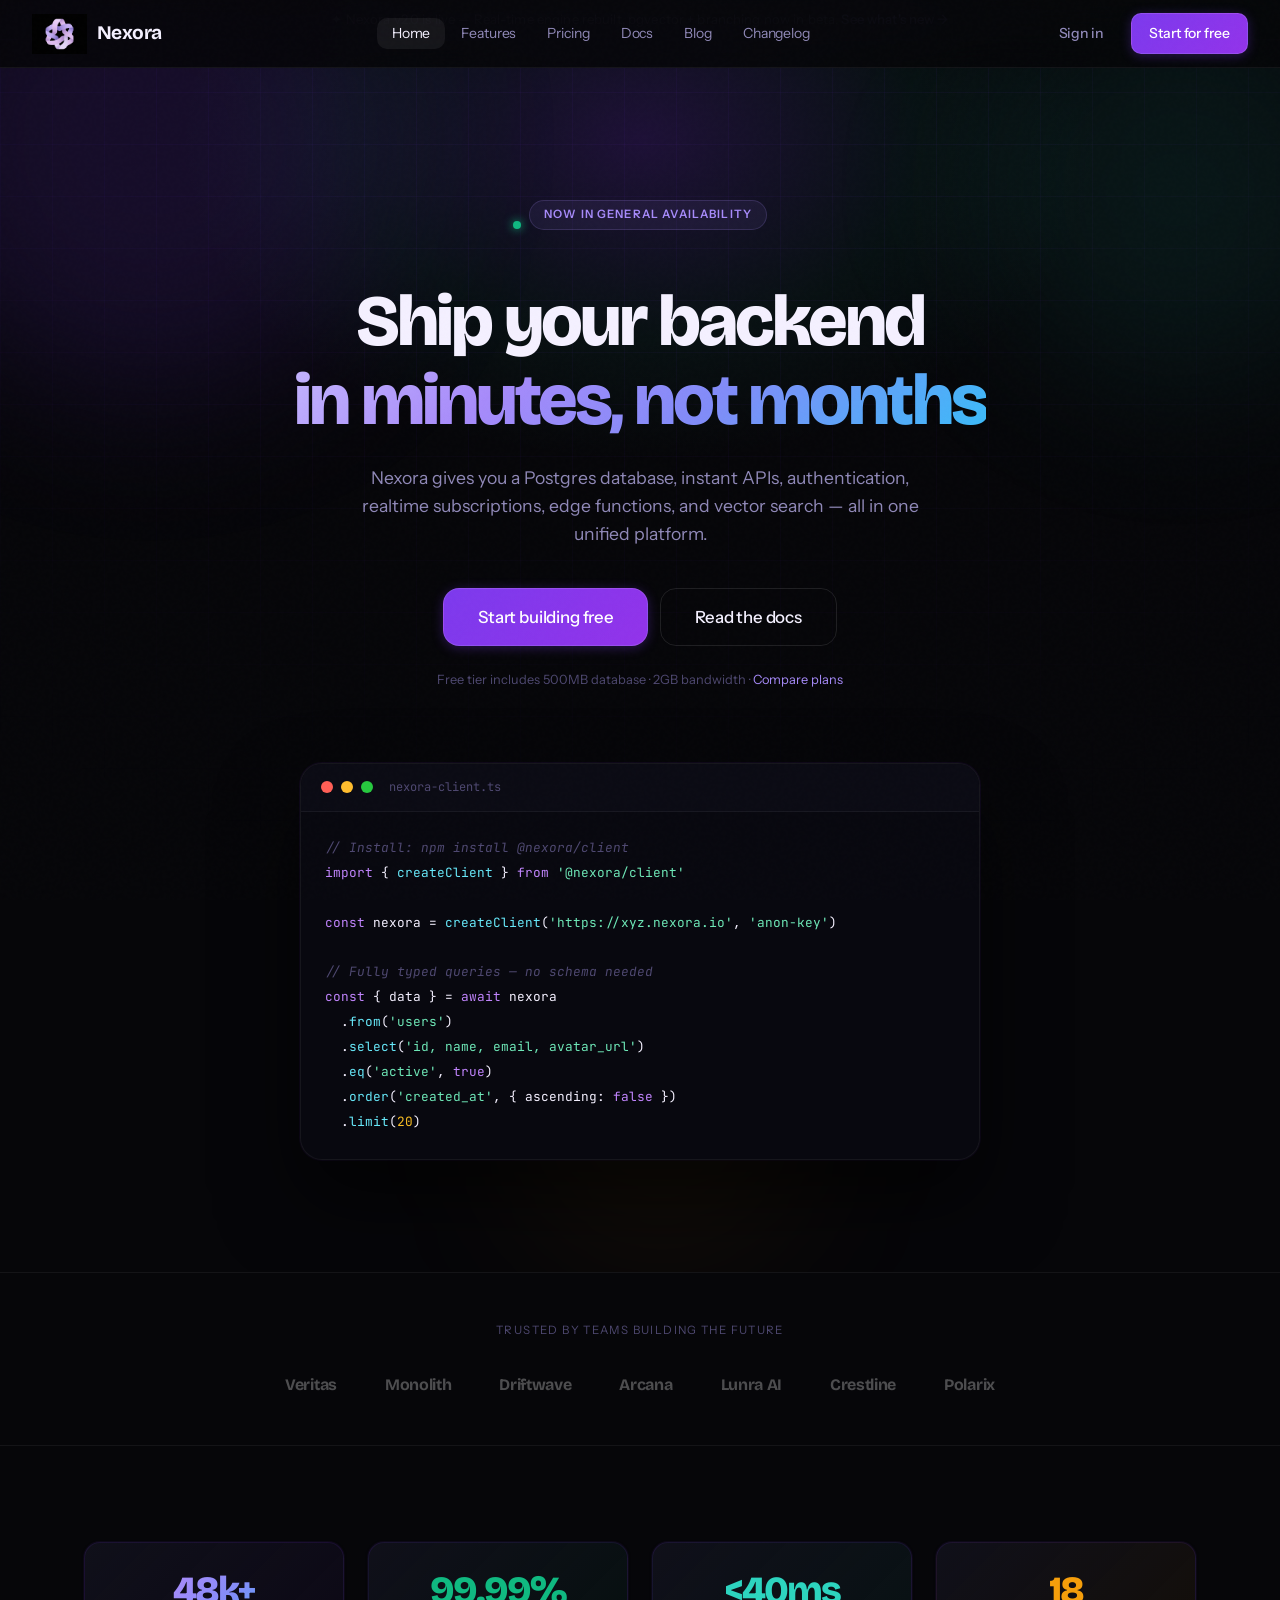
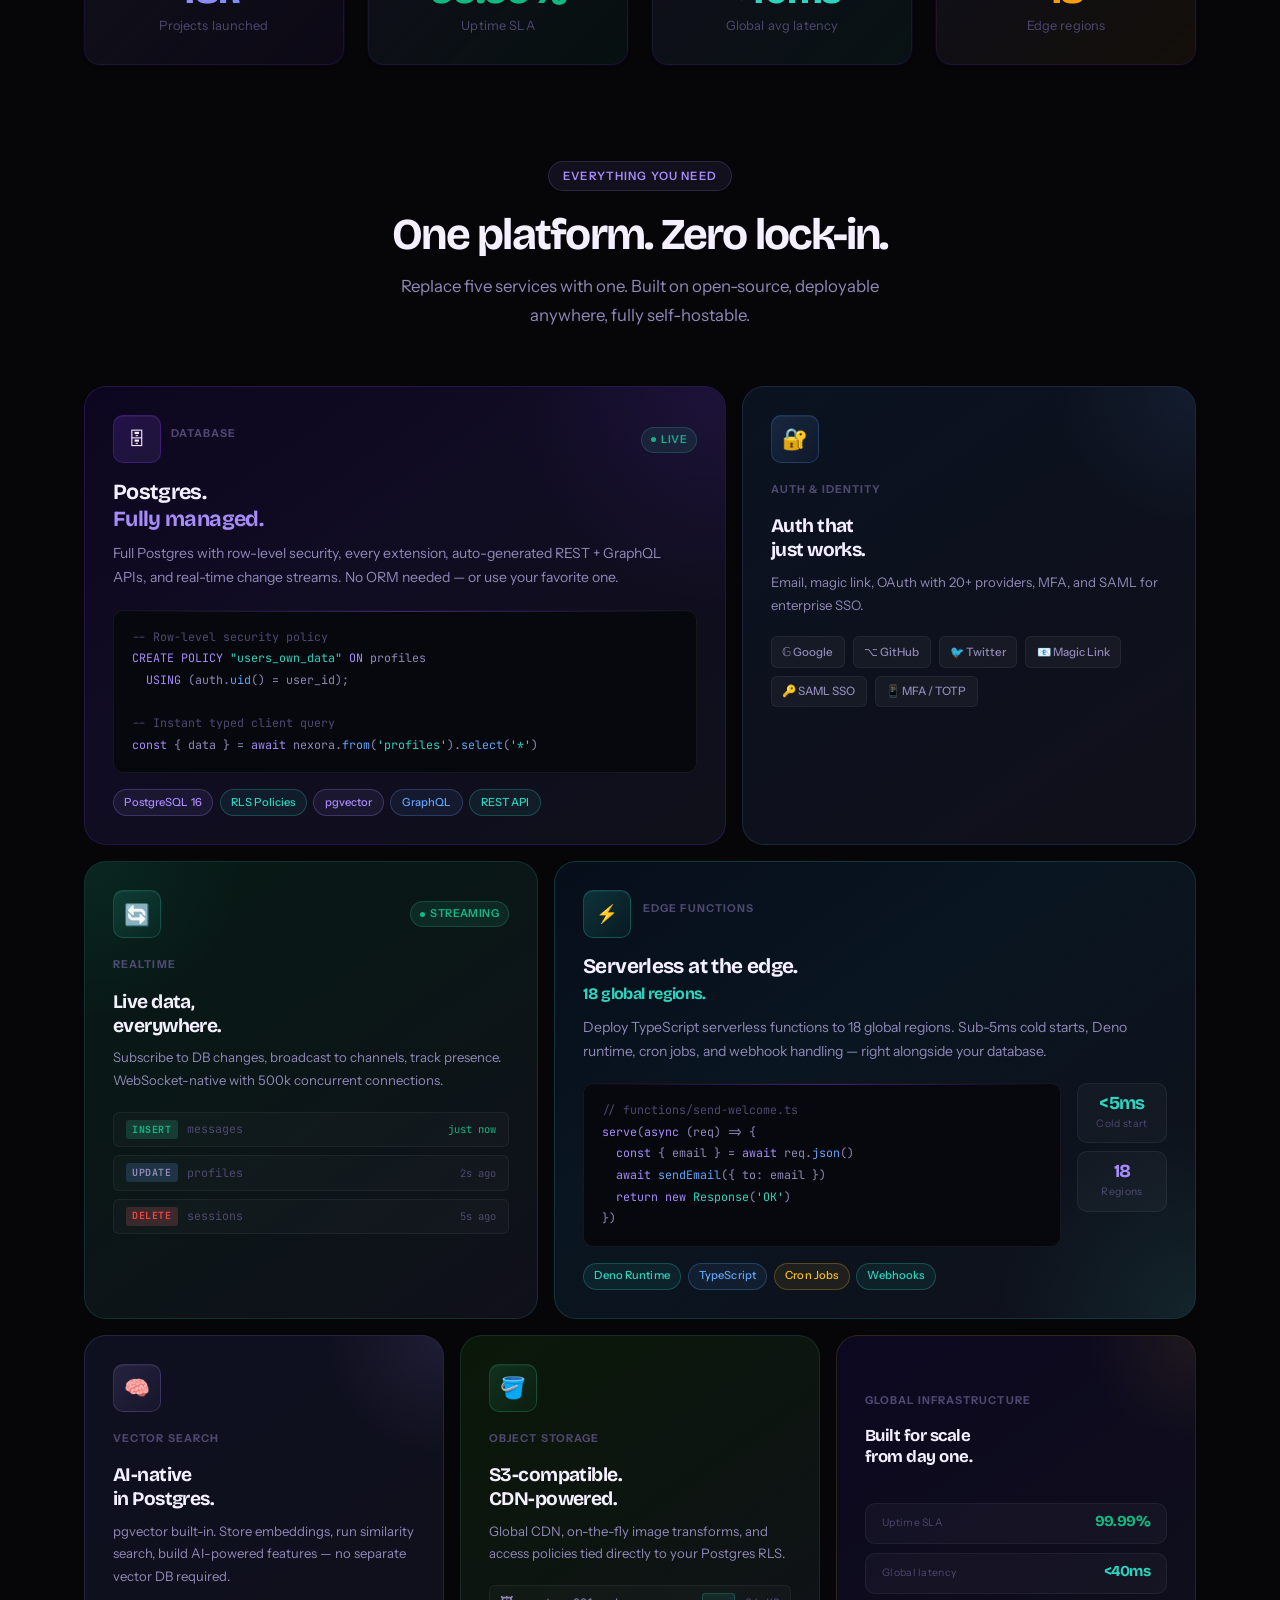
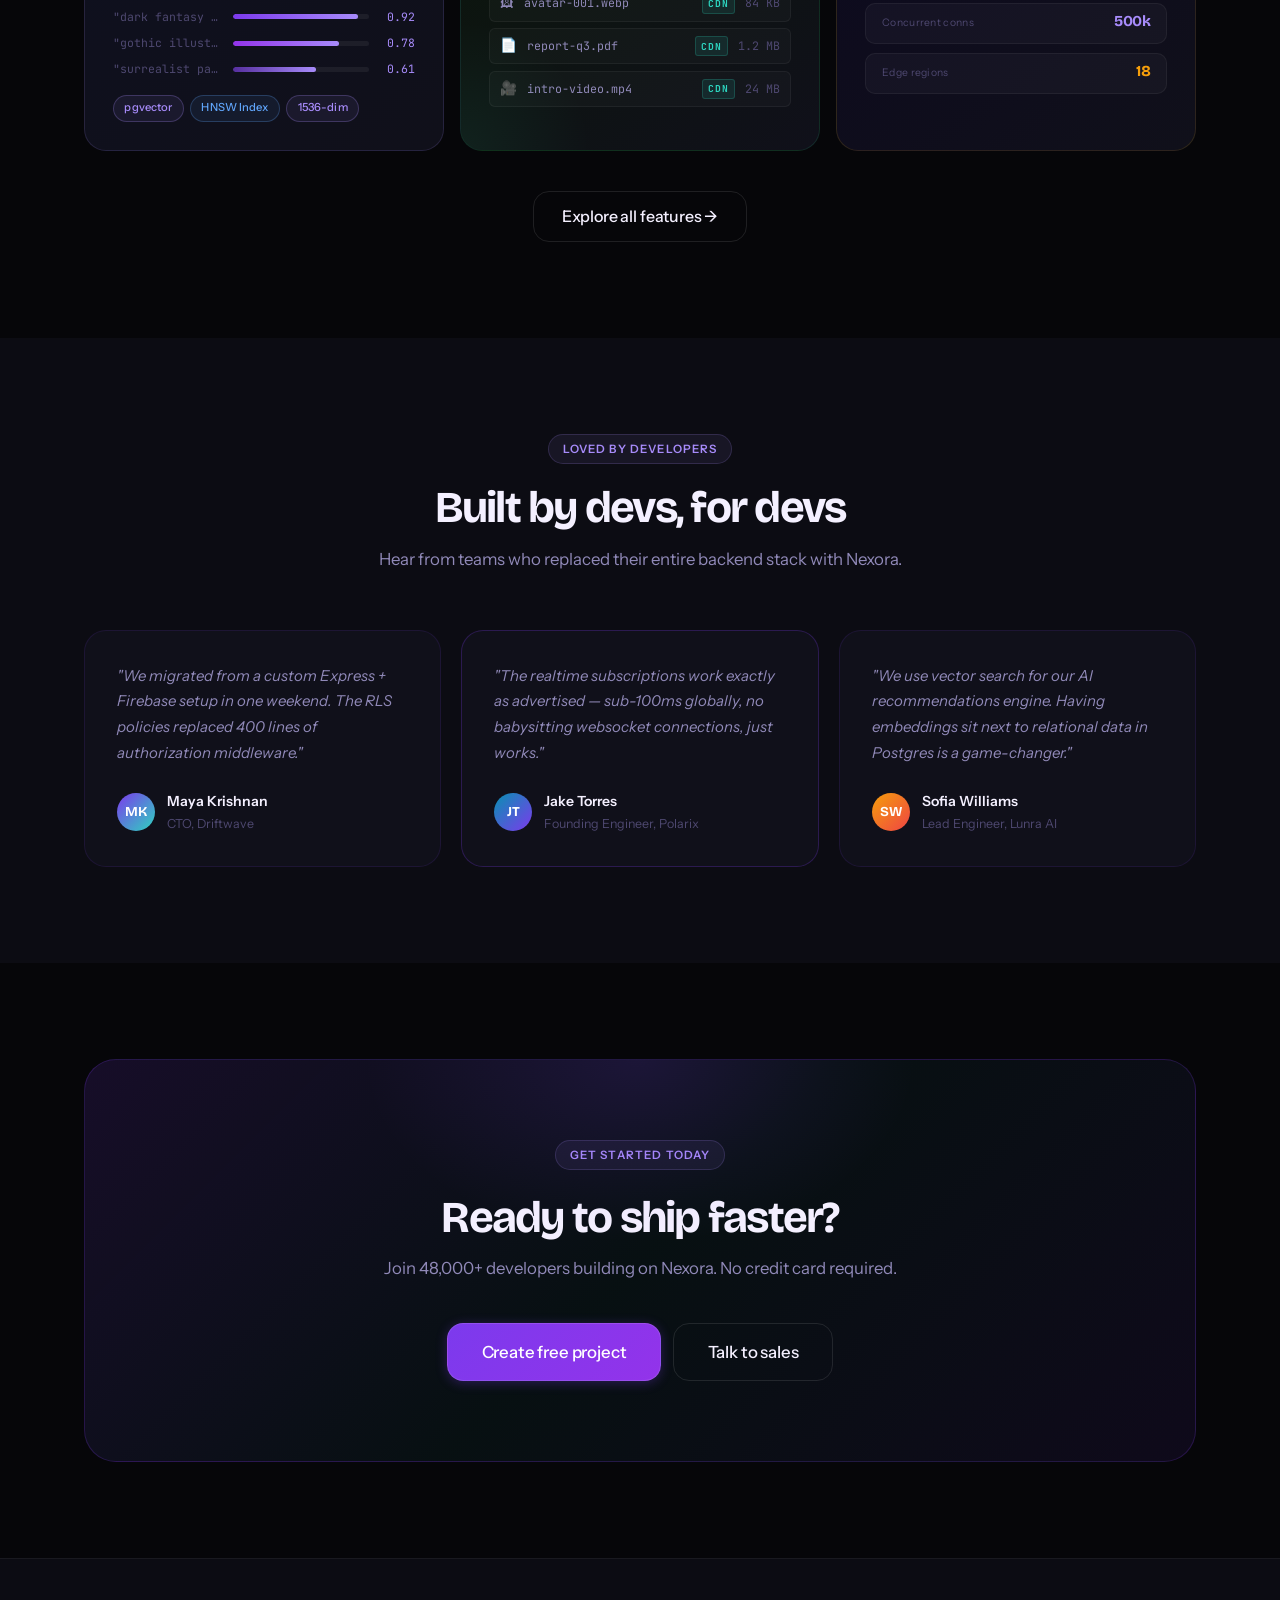
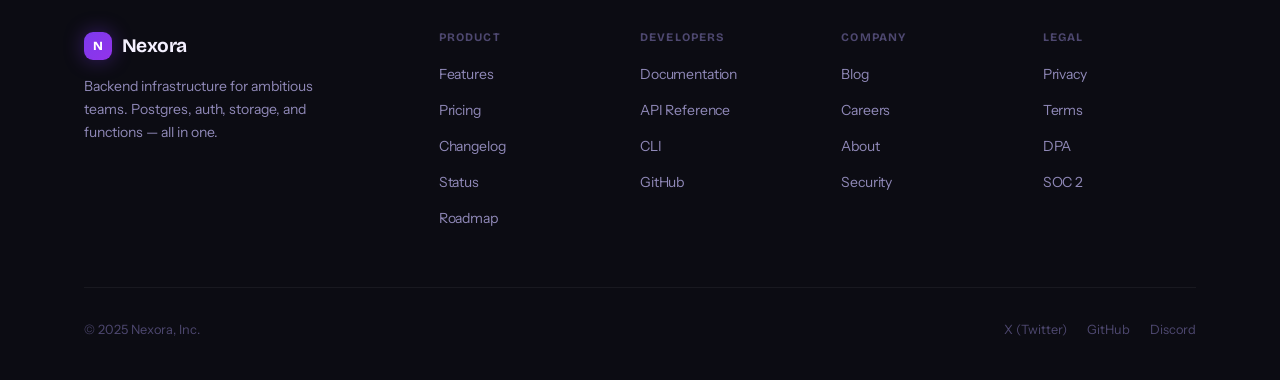
==== index.html @ fec5a95b "Initial commit" ====
<!doctype html>
<html lang="en">
  <head>
    <meta charset="UTF-8" />
    <meta name="viewport" content="width=device-width, initial-scale=1.0" />
    <title>Nexora — Backend as a Service</title>
    <link rel="stylesheet" href="style.css" />
    <style>
      .hero {
        position: relative;
        padding: 10rem 0 7rem;
        text-align: center;
        overflow: hidden;
      }
      .hero-headline {
        max-width: 900px;
        margin: 0 auto 1.5rem;
      }
      .hero-desc {
        max-width: 560px;
        margin: 0 auto 2.5rem;
        color: var(--text-secondary);
        font-size: 1.1rem;
      }
      .hero-ctas {
        display: flex;
        align-items: center;
        justify-content: center;
        gap: 0.75rem;
        flex-wrap: wrap;
        margin-bottom: 1.5rem;
      }
      .hero-note {
        font-size: 0.8rem;
        color: var(--text-muted);
      }
      .hero-note a {
        color: var(--accent-light);
        text-decoration: none;
      }

      .hero-eyebrow {
        display: flex;
        align-items: center;
        justify-content: center;
        gap: 0.5rem;
        margin-bottom: 2rem;
      }

      .terminal-preview {
        max-width: 680px;
        margin: 4.5rem auto 0;
        background: #08080f;
        border: 1px solid var(--border-subtle);
        border-radius: var(--radius-xl);
        overflow: hidden;
        text-align: left;
        box-shadow:
          0 40px 80px rgba(0, 0, 0, 0.6),
          0 0 0 1px rgba(124, 58, 237, 0.08);
      }
      .terminal-header {
        display: flex;
        align-items: center;
        gap: 0.5rem;
        padding: 0.875rem 1.25rem;
        background: #0b0b14;
        border-bottom: 1px solid var(--border-subtle);
      }
      .terminal-dot {
        width: 12px;
        height: 12px;
        border-radius: 50%;
      }
      .terminal-title {
        font-size: 0.75rem;
        color: var(--text-muted);
        margin-left: 0.5rem;
        font-family: var(--font-mono);
      }
      .terminal-body {
        padding: 1.5rem;
        font-family: var(--font-mono);
        font-size: 0.8rem;
        line-height: 1.95;
      }

      .logos-row {
        display: flex;
        align-items: center;
        justify-content: center;
        gap: 3rem;
        flex-wrap: wrap;
        opacity: 0.3;
        filter: grayscale(1);
      }
      .logo-pill {
        font-family: var(--font-display);
        font-weight: 700;
        font-size: 1rem;
        color: var(--text-primary);
        letter-spacing: -0.02em;
      }

      .features-grid {
        display: grid;
        grid-template-columns: repeat(3, 1fr);
        gap: 1.25rem;
      }
      .features-grid-2col {
        display: grid;
        grid-template-columns: 1fr 1fr;
        gap: 1.25rem;
        margin-top: 1.25rem;
      }
      @media (max-width: 860px) {
        .features-grid {
          grid-template-columns: 1fr 1fr;
        }
        .features-grid-2col {
          grid-template-columns: 1fr;
        }
      }
      @media (max-width: 560px) {
        .features-grid {
          grid-template-columns: 1fr;
        }
      }

      .stats-grid {
        display: grid;
        grid-template-columns: repeat(4, 1fr);
        gap: 1.5rem;
      }
      @media (max-width: 700px) {
        .stats-grid {
          grid-template-columns: 1fr 1fr;
        }
      }

      /* Testimonials */
      .testimonials-grid {
        display: grid;
        grid-template-columns: repeat(3, 1fr);
        gap: 1.25rem;
      }
      @media (max-width: 860px) {
        .testimonials-grid {
          grid-template-columns: 1fr;
        }
      }
      .testimonial-card {
        background: var(--bg-card);
        border: 1px solid var(--border);
        border-radius: var(--radius-xl);
        padding: 2rem;
        transition:
          border-color 0.25s,
          transform 0.2s;
      }
      .testimonial-card:hover {
        border-color: var(--border-hover);
        transform: translateY(-2px);
      }
      .testimonial-quote {
        font-size: 0.9375rem;
        color: var(--text-secondary);
        line-height: 1.72;
        margin-bottom: 1.5rem;
        font-style: italic;
      }
      .testimonial-author {
        display: flex;
        align-items: center;
        gap: 0.75rem;
      }
      .testimonial-avatar {
        width: 38px;
        height: 38px;
        border-radius: 50%;
        background: linear-gradient(135deg, var(--accent) 0%, var(--teal) 100%);
        display: flex;
        align-items: center;
        justify-content: center;
        font-family: var(--font-display);
        font-weight: 700;
        font-size: 0.85rem;
        color: #fff;
        flex-shrink: 0;
      }
      .testimonial-name {
        font-weight: 600;
        font-size: 0.875rem;
        color: var(--text-primary);
      }
      .testimonial-role {
        font-size: 0.78rem;
        color: var(--text-muted);
        margin-top: 0.1rem;
      }

      /* ── Upgraded Bento grid ── */
      .bento-grid {
        display: grid;
        grid-template-columns: repeat(12, 1fr);
        gap: 1rem;
      }
      .bento-card {
        background: var(--bg-card);
        border: 1px solid var(--border);
        border-radius: var(--radius-xl);
        padding: 1.75rem;
        transition:
          border-color 0.3s,
          transform 0.25s,
          box-shadow 0.3s;
        overflow: hidden;
        position: relative;
      }
      .bento-card:hover {
        border-color: var(--border-hover);
        transform: translateY(-3px);
        box-shadow:
          0 20px 60px rgba(0, 0, 0, 0.5),
          0 0 0 1px rgba(124, 58, 237, 0.08);
      }
      /* Subtle glow on hover per card */
      .bento-card::before {
        content: "";
        position: absolute;
        inset: 0;
        border-radius: var(--radius-xl);
        opacity: 0;
        transition: opacity 0.35s;
        pointer-events: none;
      }
      .bento-card:hover::before {
        opacity: 1;
      }

      .bento-1 {
        grid-column: span 7;
      }
      .bento-2 {
        grid-column: span 5;
      }
      .bento-3 {
        grid-column: span 5;
      }
      .bento-4 {
        grid-column: span 7;
      }
      .bento-5 {
        grid-column: span 4;
      }
      .bento-6 {
        grid-column: span 4;
      }
      .bento-7 {
        grid-column: span 4;
      }

      @media (max-width: 960px) {
        .bento-grid {
          grid-template-columns: 1fr 1fr;
        }
        .bento-1,
        .bento-2,
        .bento-3,
        .bento-4,
        .bento-5,
        .bento-6,
        .bento-7 {
          grid-column: span 1;
        }
      }
      @media (max-width: 560px) {
        .bento-grid {
          grid-template-columns: 1fr;
        }
      }

      /* Card label tag inside bento */
      .bento-label {
        display: inline-flex;
        align-items: center;
        gap: 0.35rem;
        font-size: 0.68rem;
        font-weight: 700;
        letter-spacing: 0.1em;
        text-transform: uppercase;
        color: var(--text-muted);
        margin-bottom: 1rem;
      }
      .bento-title {
        font-family: var(--font-display);
        font-size: 1.2rem;
        font-weight: 700;
        letter-spacing: -0.03em;
        color: var(--text-primary);
        margin-bottom: 0.55rem;
        line-height: 1.25;
      }
      .bento-desc {
        color: var(--text-secondary);
        font-size: 0.875rem;
        line-height: 1.72;
      }

      /* ── Mini code block inside bento ── */
      .bento-code {
        background: #07070e;
        border: 1px solid rgba(255, 255, 255, 0.06);
        border-radius: var(--radius-md);
        padding: 1rem 1.1rem;
        font-family: var(--font-mono);
        font-size: 0.73rem;
        line-height: 1.85;
        color: var(--text-secondary);
        margin-top: 1.25rem;
        position: relative;
        overflow: hidden;
      }
      .bento-code::before {
        content: "";
        position: absolute;
        top: 0;
        left: 0;
        right: 0;
        height: 1px;
        background: linear-gradient(
          90deg,
          transparent,
          rgba(124, 58, 237, 0.5),
          transparent
        );
      }

      /* ── Stat pill row ── */
      .bento-stat-row {
        display: flex;
        gap: 0.75rem;
        margin-top: 1.25rem;
        flex-wrap: wrap;
      }
      .bento-stat {
        display: flex;
        flex-direction: column;
        align-items: center;
        background: rgba(255, 255, 255, 0.03);
        border: 1px solid var(--border-subtle);
        border-radius: var(--radius-md);
        padding: 0.6rem 1rem;
        flex: 1;
        min-width: 70px;
      }
      .bento-stat-val {
        font-family: var(--font-display);
        font-size: 1.15rem;
        font-weight: 700;
        letter-spacing: -0.04em;
        line-height: 1;
        margin-bottom: 0.25rem;
      }
      .bento-stat-lbl {
        font-size: 0.65rem;
        color: var(--text-muted);
        text-align: center;
        letter-spacing: 0.03em;
      }

      /* ── Badge pill row ── */
      .bento-pills {
        display: flex;
        gap: 0.4rem;
        flex-wrap: wrap;
        margin-top: 1rem;
      }
      .bento-pill {
        font-size: 0.7rem;
        font-weight: 500;
        padding: 0.22rem 0.65rem;
        border-radius: 999px;
        border: 1px solid;
        letter-spacing: 0.01em;
      }
      .pill-v {
        color: #a78bfa;
        border-color: rgba(167, 139, 250, 0.25);
        background: rgba(167, 139, 250, 0.08);
      }
      .pill-t {
        color: #2dd4bf;
        border-color: rgba(45, 212, 191, 0.25);
        background: rgba(45, 212, 191, 0.08);
      }
      .pill-a {
        color: #fbbf24;
        border-color: rgba(251, 191, 36, 0.25);
        background: rgba(251, 191, 36, 0.08);
      }
      .pill-g {
        color: #60a5fa;
        border-color: rgba(96, 165, 250, 0.25);
        background: rgba(96, 165, 250, 0.08);
      }
      .pill-r {
        color: #f87171;
        border-color: rgba(248, 113, 113, 0.25);
        background: rgba(248, 113, 113, 0.08);
      }

      /* ── Live pulse indicator ── */
      .live-badge {
        display: inline-flex;
        align-items: center;
        gap: 0.35rem;
        font-size: 0.68rem;
        font-weight: 600;
        color: var(--green);
        background: rgba(52, 211, 153, 0.1);
        border: 1px solid rgba(52, 211, 153, 0.2);
        padding: 0.2rem 0.55rem;
        border-radius: 999px;
        letter-spacing: 0.04em;
        text-transform: uppercase;
      }
      .live-dot {
        width: 5px;
        height: 5px;
        border-radius: 50%;
        background: var(--green);
        animation: pulse-dot 1.8s infinite;
      }

      /* ── Auth providers visual ── */
      .auth-providers {
        display: flex;
        flex-wrap: wrap;
        gap: 0.5rem;
        margin-top: 1.25rem;
      }
      .auth-provider {
        display: flex;
        align-items: center;
        gap: 0.4rem;
        background: rgba(255, 255, 255, 0.04);
        border: 1px solid var(--border-subtle);
        border-radius: var(--radius-sm);
        padding: 0.35rem 0.65rem;
        font-size: 0.72rem;
        color: var(--text-secondary);
        font-weight: 500;
        transition:
          border-color 0.2s,
          color 0.2s;
      }
      .auth-provider:hover {
        border-color: var(--border-hover);
        color: var(--text-primary);
      }

      /* ── Realtime messages animation ── */
      .rt-messages {
        margin-top: 1.25rem;
        display: flex;
        flex-direction: column;
        gap: 0.5rem;
      }
      .rt-msg {
        display: flex;
        align-items: center;
        gap: 0.6rem;
        font-size: 0.73rem;
        font-family: var(--font-mono);
        color: var(--text-secondary);
        padding: 0.45rem 0.75rem;
        background: rgba(255, 255, 255, 0.025);
        border: 1px solid rgba(255, 255, 255, 0.05);
        border-radius: var(--radius-sm);
        animation: rt-slide-in 0.4s ease both;
      }
      .rt-msg:nth-child(1) {
        animation-delay: 0.1s;
      }
      .rt-msg:nth-child(2) {
        animation-delay: 0.5s;
      }
      .rt-msg:nth-child(3) {
        animation-delay: 0.9s;
      }
      @keyframes rt-slide-in {
        from {
          opacity: 0;
          transform: translateX(-8px);
        }
        to {
          opacity: 1;
          transform: translateX(0);
        }
      }
      .rt-event-type {
        font-size: 0.62rem;
        font-weight: 700;
        padding: 0.1rem 0.4rem;
        border-radius: 3px;
        text-transform: uppercase;
        letter-spacing: 0.05em;
        flex-shrink: 0;
      }
      .rt-insert {
        background: rgba(52, 211, 153, 0.18);
        color: var(--green);
      }
      .rt-update {
        background: rgba(96, 165, 250, 0.18);
        color: var(--blue);
      }
      .rt-delete {
        background: rgba(248, 113, 113, 0.18);
        color: var(--red);
      }

      /* ── Vector similarity visual ── */
      .vector-bars {
        margin-top: 1.25rem;
        display: flex;
        flex-direction: column;
        gap: 0.5rem;
      }
      .vector-bar-row {
        display: flex;
        align-items: center;
        gap: 0.65rem;
        font-size: 0.72rem;
        font-family: var(--font-mono);
      }
      .vector-bar-label {
        color: var(--text-muted);
        width: 110px;
        flex-shrink: 0;
        white-space: nowrap;
        overflow: hidden;
        text-overflow: ellipsis;
      }
      .vector-bar-track {
        flex: 1;
        height: 5px;
        background: rgba(255, 255, 255, 0.06);
        border-radius: 99px;
        overflow: hidden;
      }
      .vector-bar-fill {
        height: 100%;
        border-radius: 99px;
        transition: width 1.2s cubic-bezier(0.25, 1, 0.5, 1);
      }
      .vector-bar-score {
        color: var(--accent-light);
        width: 36px;
        text-align: right;
        flex-shrink: 0;
      }

      /* ── Storage visual ── */
      .storage-files {
        margin-top: 1.25rem;
        display: flex;
        flex-direction: column;
        gap: 0.4rem;
      }
      .storage-file {
        display: flex;
        align-items: center;
        gap: 0.6rem;
        padding: 0.4rem 0.65rem;
        background: rgba(255, 255, 255, 0.025);
        border: 1px solid rgba(255, 255, 255, 0.05);
        border-radius: var(--radius-sm);
        font-size: 0.73rem;
        color: var(--text-secondary);
        font-family: var(--font-mono);
      }
      .storage-file-icon {
        font-size: 0.85rem;
        flex-shrink: 0;
      }
      .storage-file-name {
        flex: 1;
        overflow: hidden;
        text-overflow: ellipsis;
        white-space: nowrap;
      }
      .storage-file-size {
        color: var(--text-muted);
        flex-shrink: 0;
      }
      .storage-cdn-badge {
        font-size: 0.6rem;
        font-weight: 700;
        letter-spacing: 0.07em;
        text-transform: uppercase;
        color: var(--teal);
        background: rgba(45, 212, 191, 0.1);
        border: 1px solid rgba(45, 212, 191, 0.2);
        padding: 0.1rem 0.35rem;
        border-radius: 3px;
        flex-shrink: 0;
      }

      /* ── Region map dots ── */
      .region-map {
        position: relative;
        height: 80px;
        background: url("data:image/svg+xml,%3Csvg xmlns='http://www.w3.org/2000/svg' width='600' height='300' viewBox='0 0 600 300'%3E%3Cpath d='M70 80 Q80 60 100 70 L130 65 Q150 55 165 70 L175 75 Q195 65 220 75 L240 70 Q260 55 285 65 L310 70 Q330 60 360 55 L400 60 Q430 50 460 55 L490 60 Q510 55 530 65 L545 60 Q560 55 570 65 L575 80 Q580 100 570 110 L565 130 Q570 150 555 160 L540 170 Q530 185 515 180 L495 175 Q475 185 460 180 L440 175 Q420 185 400 175 L375 165 Q355 175 335 165 L310 155 Q285 165 265 155 L240 145 Q220 160 195 145 L170 140 Q150 155 130 145 L110 135 Q85 145 70 130 Z' fill='rgba(124,58,237,0.06)' stroke='rgba(124,58,237,0.12)' stroke-width='1'/%3E%3C/svg%3E")
          center/cover no-repeat;
        margin-top: 1rem;
        border-radius: var(--radius-md);
        overflow: hidden;
      }
      .region-dot {
        position: absolute;
        width: 8px;
        height: 8px;
        border-radius: 50%;
        background: var(--teal);
        box-shadow: 0 0 8px var(--teal);
        animation: pulse-dot 2s infinite;
        transform: translate(-50%, -50%);
      }
      .region-dot::after {
        content: "";
        position: absolute;
        inset: -4px;
        border-radius: 50%;
        border: 1px solid rgba(45, 212, 191, 0.3);
        animation: ripple 2s infinite;
      }
      @keyframes ripple {
        0% {
          transform: scale(1);
          opacity: 1;
        }
        100% {
          transform: scale(2.5);
          opacity: 0;
        }
      }

      /* ── Section divider line ── */
      .bento-accent-line {
        height: 2px;
        background: linear-gradient(90deg, var(--accent) 0%, var(--teal) 100%);
        border-radius: 1px;
        margin-bottom: 1.5rem;
      }
    </style>
  </head>
  <body>
    <div class="announcement-bar">
      ✦ Nexora v2.0 is live — Real-time engine rebuilt, pgvector + branching now
      in beta.
      <a href="changelog.html">See what's new →</a>
    </div>

    <nav>
      <a href="index.html" class="nav-logo">
        <!-- <span class="nav-logo-mark">N</span> -->
        <img src="./logo.png" alt="" width="55" height="40" />
        <span class="nav-logo-text">Nexora</span>
      </a>
      <ul class="nav-links">
        <li><a href="index.html" class="active">Home</a></li>
        <li><a href="features.html">Features</a></li>
        <li><a href="pricing.html">Pricing</a></li>
        <li><a href="docs.html">Docs</a></li>
        <li><a href="blog.html">Blog</a></li>
        <li><a href="changelog.html">Changelog</a></li>
      </ul>
      <div class="nav-actions">
        <a href="login.html" class="btn btn-ghost">Sign in</a>
        <a href="dashboard.html" class="btn btn-primary">Start for free</a>
      </div>
    </nav>

    <!-- Hero -->
    <section class="hero">
      <div class="hero-grid-bg"></div>
      <div class="hero-radial"></div>
      <div class="hero-orbs">
        <div class="hero-orb hero-orb-1"></div>
        <div class="hero-orb hero-orb-2"></div>
        <div class="hero-orb hero-orb-3"></div>
      </div>
      <div class="container" style="position: relative; z-index: 1">
        <div class="hero-eyebrow animate-fade-up">
          <span class="glow-dot"></span>
          <span class="label-tag">Now in general availability</span>
        </div>
        <div class="hero-headline animate-fade-up animate-delay-1">
          <h1 class="display-title">
            Ship your backend<br />
            <span class="gradient-text">in minutes, not months</span>
          </h1>
        </div>
        <p class="hero-desc animate-fade-up animate-delay-2">
          Nexora gives you a Postgres database, instant APIs, authentication,
          realtime subscriptions, edge functions, and vector search — all in one
          unified platform.
        </p>
        <div class="hero-ctas animate-fade-up animate-delay-3">
          <a href="signup.html" class="btn btn-primary btn-xl"
            >Start building free</a
          >
          <a href="docs.html" class="btn btn-outline btn-xl">Read the docs</a>
        </div>
        <p class="hero-note animate-fade-up animate-delay-4">
          Free tier includes 500MB database · 2GB bandwidth ·
          <a href="pricing.html">Compare plans</a>
        </p>

        <div class="terminal-preview animate-fade-up animate-delay-4">
          <div class="terminal-header">
            <span class="terminal-dot" style="background: #ff5f56"></span>
            <span class="terminal-dot" style="background: #ffbd2e"></span>
            <span class="terminal-dot" style="background: #27c93f"></span>
            <span class="terminal-title">nexora-client.ts</span>
          </div>
          <div class="terminal-body">
            <span class="code-comment"
              >// Install: npm install @nexora/client</span
            ><br />
            <span class="code-keyword">import</span> {
            <span class="code-fn">createClient</span> }
            <span class="code-keyword">from</span>
            <span class="code-string">'@nexora/client'</span><br />
            <br />
            <span class="code-keyword">const</span> nexora =
            <span class="code-fn">createClient</span>(<span class="code-string"
              >'https://xyz.nexora.io'</span
            >, <span class="code-string">'anon-key'</span>)<br />
            <br />
            <span class="code-comment"
              >// Fully typed queries — no schema needed</span
            ><br />
            <span class="code-keyword">const</span> { data } =
            <span class="code-keyword">await</span> nexora<br />
            &nbsp;&nbsp;.<span class="code-fn">from</span>(<span
              class="code-string"
              >'users'</span
            >)<br />
            &nbsp;&nbsp;.<span class="code-fn">select</span>(<span
              class="code-string"
              >'id, name, email, avatar_url'</span
            >)<br />
            &nbsp;&nbsp;.<span class="code-fn">eq</span>(<span
              class="code-string"
              >'active'</span
            >, <span class="code-keyword">true</span>)<br />
            &nbsp;&nbsp;.<span class="code-fn">order</span>(<span
              class="code-string"
              >'created_at'</span
            >, { ascending: <span class="code-keyword">false</span> })<br />
            &nbsp;&nbsp;.<span class="code-fn">limit</span>(<span
              class="code-num"
              >20</span
            >)
          </div>
        </div>
      </div>
    </section>

    <!-- Social Proof -->
    <section
      class="section-sm"
      style="
        border-top: 1px solid var(--border-subtle);
        border-bottom: 1px solid var(--border-subtle);
      "
    >
      <div class="container">
        <p
          style="
            text-align: center;
            font-size: 0.72rem;
            color: var(--text-muted);
            letter-spacing: 0.12em;
            text-transform: uppercase;
            margin-bottom: 2rem;
          "
        >
          Trusted by teams building the future
        </p>
        <div class="logos-row">
          <span class="logo-pill">Veritas</span>
          <span class="logo-pill">Monolith</span>
          <span class="logo-pill">Driftwave</span>
          <span class="logo-pill">Arcana</span>
          <span class="logo-pill">Lunra AI</span>
          <span class="logo-pill">Crestline</span>
          <span class="logo-pill">Polarix</span>
        </div>
      </div>
    </section>

    <!-- Stats -->
    <section class="section">
      <div class="container">
        <div class="stats-grid">
          <div
            class="card stat-item"
            style="
              background: linear-gradient(
                135deg,
                var(--bg-card) 0%,
                rgba(124, 58, 237, 0.06) 100%
              );
            "
          >
            <div class="stat-num gradient-text">48k+</div>
            <div class="stat-label">Projects launched</div>
          </div>
          <div
            class="card stat-item"
            style="
              background: linear-gradient(
                135deg,
                var(--bg-card) 0%,
                rgba(16, 185, 129, 0.06) 100%
              );
            "
          >
            <div class="stat-num" style="color: var(--green)">99.99%</div>
            <div class="stat-label">Uptime SLA</div>
          </div>
          <div
            class="card stat-item"
            style="
              background: linear-gradient(
                135deg,
                var(--bg-card) 0%,
                rgba(45, 212, 191, 0.06) 100%
              );
            "
          >
            <div class="stat-num" style="color: var(--teal)">&lt;40ms</div>
            <div class="stat-label">Global avg latency</div>
          </div>
          <div
            class="card stat-item"
            style="
              background: linear-gradient(
                135deg,
                var(--bg-card) 0%,
                rgba(245, 158, 11, 0.06) 100%
              );
            "
          >
            <div class="stat-num" style="color: var(--amber)">18</div>
            <div class="stat-label">Edge regions</div>
          </div>
        </div>
      </div>
    </section>

    <!-- Bento Features -->
    <section class="section" style="padding-top: 0">
      <div class="container">
        <div style="text-align: center; margin-bottom: 3.5rem">
          <span class="label-tag">Everything you need</span>
          <h2 class="section-title">One platform. Zero lock-in.</h2>
          <p
            class="section-subtitle"
            style="max-width: 520px; margin: 0.75rem auto 0"
          >
            Replace five services with one. Built on open-source, deployable
            anywhere, fully self-hostable.
          </p>
        </div>

        <div class="bento-grid">
          <!-- ── CARD 1: Postgres (wide, hero card) ── -->
          <div
            class="bento-card bento-1"
            style="
              background: linear-gradient(
                145deg,
                #0d0620 0%,
                #100c22 40%,
                var(--bg-card) 100%
              );
              border-color: rgba(124, 58, 237, 0.2);
            "
          >
            <div
              style="
                position: absolute;
                top: 0;
                right: 0;
                width: 220px;
                height: 220px;
                background: radial-gradient(
                  circle at top right,
                  rgba(124, 58, 237, 0.12),
                  transparent 70%
                );
                pointer-events: none;
                border-radius: var(--radius-xl);
              "
            ></div>
            <div
              style="
                display: flex;
                align-items: center;
                gap: 0.6rem;
                margin-bottom: 1rem;
              "
            >
              <div
                class="feature-icon"
                style="
                  margin-bottom: 0;
                  flex-shrink: 0;
                  background: linear-gradient(
                    135deg,
                    rgba(124, 58, 237, 0.2),
                    rgba(167, 139, 250, 0.1)
                  );
                  border-color: rgba(124, 58, 237, 0.3);
                  font-size: 1.1rem;
                "
              >
                🗄
              </div>
              <div>
                <div class="bento-label">Database</div>
              </div>
              <div style="margin-left: auto">
                <span class="live-badge"
                  ><span class="live-dot"></span>Live</span
                >
              </div>
            </div>
            <h3 class="bento-title" style="font-size: 1.35rem">
              Postgres.<br /><span style="color: var(--accent-light)"
                >Fully managed.</span
              >
            </h3>
            <p class="bento-desc">
              Full Postgres with row-level security, every extension,
              auto-generated REST + GraphQL APIs, and real-time change streams.
              No ORM needed — or use your favorite one.
            </p>
            <div class="bento-code">
              <span style="color: var(--text-muted)"
                >-- Row-level security policy</span
              ><br />
              <span style="color: #a78bfa">CREATE POLICY</span>
              <span style="color: #2dd4bf">"users_own_data"</span>
              <span style="color: #a78bfa">ON</span> profiles<br />
              &nbsp;&nbsp;<span style="color: #a78bfa">USING</span> (auth.<span
                style="color: #60a5fa"
                >uid</span
              >() = user_id);<br />
              <br />
              <span style="color: var(--text-muted)"
                >-- Instant typed client query</span
              ><br />
              <span style="color: #a78bfa">const</span> { data } =
              <span style="color: #a78bfa">await</span> nexora.<span
                style="color: #60a5fa"
                >from</span
              >(<span style="color: #2dd4bf">'profiles'</span>).<span
                style="color: #60a5fa"
                >select</span
              >(<span style="color: #2dd4bf">'*'</span>)
            </div>
            <div class="bento-pills" style="margin-top: 1rem">
              <span class="bento-pill pill-v">PostgreSQL 16</span>
              <span class="bento-pill pill-t">RLS Policies</span>
              <span class="bento-pill pill-v">pgvector</span>
              <span class="bento-pill pill-g">GraphQL</span>
              <span class="bento-pill pill-t">REST API</span>
            </div>
          </div>

          <!-- ── CARD 2: Auth & Identity ── -->
          <div
            class="bento-card bento-2"
            style="
              background: linear-gradient(
                145deg,
                #0a1220 0%,
                var(--bg-card) 100%
              );
              border-color: rgba(96, 165, 250, 0.15);
            "
          >
            <div
              style="
                position: absolute;
                top: 0;
                right: 0;
                width: 140px;
                height: 140px;
                background: radial-gradient(
                  circle at top right,
                  rgba(96, 165, 250, 0.08),
                  transparent 70%
                );
                pointer-events: none;
              "
            ></div>
            <div
              class="feature-icon"
              style="
                background: linear-gradient(
                  135deg,
                  rgba(96, 165, 250, 0.15),
                  rgba(96, 165, 250, 0.05)
                );
                border-color: rgba(96, 165, 250, 0.2);
                margin-bottom: 0.75rem;
              "
            >
              🔐
            </div>
            <div class="bento-label">Auth &amp; Identity</div>
            <h3 class="bento-title">Auth that<br />just works.</h3>
            <p class="bento-desc" style="font-size: 0.825rem">
              Email, magic link, OAuth with 20+ providers, MFA, and SAML for
              enterprise SSO.
            </p>
            <div class="auth-providers">
              <span class="auth-provider">𝔾 Google</span>
              <span class="auth-provider">⌥ GitHub</span>
              <span class="auth-provider">🐦 Twitter</span>
              <span class="auth-provider">📧 Magic Link</span>
              <span class="auth-provider">🔑 SAML SSO</span>
              <span class="auth-provider">📱 MFA / TOTP</span>
            </div>
          </div>

          <!-- ── CARD 3: Realtime ── -->
          <div
            class="bento-card bento-3"
            style="
              background: linear-gradient(
                145deg,
                #061a14 0%,
                var(--bg-card) 100%
              );
              border-color: rgba(45, 212, 191, 0.15);
            "
          >
            <div
              style="
                position: absolute;
                top: 0;
                left: 0;
                width: 160px;
                height: 160px;
                background: radial-gradient(
                  circle at top left,
                  rgba(45, 212, 191, 0.07),
                  transparent 70%
                );
                pointer-events: none;
              "
            ></div>
            <div
              style="
                display: flex;
                align-items: center;
                gap: 0.5rem;
                margin-bottom: 0.75rem;
              "
            >
              <div
                class="feature-icon"
                style="
                  background: linear-gradient(
                    135deg,
                    rgba(45, 212, 191, 0.15),
                    rgba(45, 212, 191, 0.05)
                  );
                  border-color: rgba(45, 212, 191, 0.2);
                  margin-bottom: 0;
                "
              >
                🔄
              </div>
              <span class="live-badge" style="margin-left: auto"
                ><span class="live-dot"></span>Streaming</span
              >
            </div>
            <div class="bento-label">Realtime</div>
            <h3 class="bento-title">Live data,<br />everywhere.</h3>
            <p class="bento-desc" style="font-size: 0.825rem">
              Subscribe to DB changes, broadcast to channels, track presence.
              WebSocket-native with 500k concurrent connections.
            </p>
            <div class="rt-messages">
              <div class="rt-msg">
                <span class="rt-event-type rt-insert">INSERT</span
                ><span style="color: var(--text-muted)">messages</span
                ><span
                  style="
                    margin-left: auto;
                    color: var(--green);
                    font-size: 0.65rem;
                  "
                  >just now</span
                >
              </div>
              <div class="rt-msg">
                <span class="rt-event-type rt-update">UPDATE</span
                ><span style="color: var(--text-muted)">profiles</span
                ><span
                  style="
                    margin-left: auto;
                    color: var(--text-muted);
                    font-size: 0.65rem;
                  "
                  >2s ago</span
                >
              </div>
              <div class="rt-msg">
                <span class="rt-event-type rt-delete">DELETE</span
                ><span style="color: var(--text-muted)">sessions</span
                ><span
                  style="
                    margin-left: auto;
                    color: var(--text-muted);
                    font-size: 0.65rem;
                  "
                  >5s ago</span
                >
              </div>
            </div>
          </div>

          <!-- ── CARD 4: Edge Functions (wide) ── -->
          <div
            class="bento-card bento-4"
            style="
              background: linear-gradient(
                145deg,
                #060e1a 0%,
                #091520 40%,
                var(--bg-card) 100%
              );
              border-color: rgba(45, 212, 191, 0.18);
            "
          >
            <div
              style="
                position: absolute;
                bottom: 0;
                right: 0;
                width: 200px;
                height: 200px;
                background: radial-gradient(
                  circle at bottom right,
                  rgba(45, 212, 191, 0.1),
                  transparent 70%
                );
                pointer-events: none;
              "
            ></div>
            <div
              style="
                display: flex;
                align-items: center;
                gap: 0.75rem;
                margin-bottom: 1rem;
              "
            >
              <div
                class="feature-icon"
                style="
                  margin-bottom: 0;
                  flex-shrink: 0;
                  background: linear-gradient(
                    135deg,
                    rgba(45, 212, 191, 0.18),
                    rgba(45, 212, 191, 0.05)
                  );
                  border-color: rgba(45, 212, 191, 0.25);
                  font-size: 1.1rem;
                "
              >
                ⚡
              </div>
              <div>
                <div class="bento-label">Edge Functions</div>
              </div>
            </div>
            <h3 class="bento-title" style="font-size: 1.3rem">
              Serverless at the edge.<br /><span
                style="color: var(--teal); font-size: 1rem"
                >18 global regions.</span
              >
            </h3>
            <p class="bento-desc">
              Deploy TypeScript serverless functions to 18 global regions.
              Sub-5ms cold starts, Deno runtime, cron jobs, and webhook handling
              — right alongside your database.
            </p>
            <div
              style="
                display: flex;
                gap: 1rem;
                align-items: flex-start;
                margin-top: 1.25rem;
                flex-wrap: wrap;
              "
            >
              <div
                class="bento-code"
                style="margin-top: 0; flex: 1; min-width: 200px"
              >
                <span style="color: var(--text-muted)"
                  >// functions/send-welcome.ts</span
                ><br />
                <span style="color: #a78bfa">serve</span>(<span
                  style="color: #a78bfa"
                  >async</span
                >
                (req) => {<br />
                &nbsp;&nbsp;<span style="color: #a78bfa">const</span> { email }
                = <span style="color: #a78bfa">await</span> req.<span
                  style="color: #60a5fa"
                  >json</span
                >()<br />
                &nbsp;&nbsp;<span style="color: #a78bfa">await</span>
                <span style="color: #60a5fa">sendEmail</span>({ to: email })<br />
                &nbsp;&nbsp;<span style="color: #a78bfa">return new</span>
                <span style="color: #2dd4bf">Response</span>(<span
                  style="color: #2dd4bf"
                  >'OK'</span
                >)<br />
                })
              </div>
              <div
                class="bento-stat-row"
                style="
                  flex-direction: column;
                  margin-top: 0;
                  gap: 0.5rem;
                  min-width: 90px;
                "
              >
                <div class="bento-stat">
                  <div class="bento-stat-val" style="color: var(--teal)">
                    &lt;5ms
                  </div>
                  <div class="bento-stat-lbl">Cold start</div>
                </div>
                <div class="bento-stat">
                  <div
                    class="bento-stat-val"
                    style="color: var(--accent-light)"
                  >
                    18
                  </div>
                  <div class="bento-stat-lbl">Regions</div>
                </div>
              </div>
            </div>
            <div class="bento-pills" style="margin-top: 1rem">
              <span class="bento-pill pill-t">Deno Runtime</span>
              <span class="bento-pill pill-g">TypeScript</span>
              <span class="bento-pill pill-a">Cron Jobs</span>
              <span class="bento-pill pill-t">Webhooks</span>
            </div>
          </div>

          <!-- ── CARD 5: Vector Search ── -->
          <div
            class="bento-card bento-5"
            style="
              background: linear-gradient(
                145deg,
                #0e1020 0%,
                var(--bg-card) 100%
              );
              border-color: rgba(167, 139, 250, 0.15);
            "
          >
            <div
              style="
                position: absolute;
                top: 0;
                right: 0;
                width: 120px;
                height: 120px;
                background: radial-gradient(
                  circle at top right,
                  rgba(167, 139, 250, 0.1),
                  transparent 70%
                );
                pointer-events: none;
              "
            ></div>
            <div
              class="feature-icon"
              style="
                background: linear-gradient(
                  135deg,
                  rgba(167, 139, 250, 0.15),
                  rgba(167, 139, 250, 0.05)
                );
                border-color: rgba(167, 139, 250, 0.2);
                margin-bottom: 0.75rem;
              "
            >
              🧠
            </div>
            <div class="bento-label">Vector Search</div>
            <h3 class="bento-title">AI-native<br />in Postgres.</h3>
            <p class="bento-desc" style="font-size: 0.82rem">
              pgvector built-in. Store embeddings, run similarity search, build
              AI-powered features — no separate vector DB required.
            </p>
            <div class="vector-bars">
              <div class="vector-bar-row">
                <span class="vector-bar-label">"dark fantasy art"</span>
                <div class="vector-bar-track">
                  <div
                    class="vector-bar-fill"
                    style="
                      width: 92%;
                      background: linear-gradient(
                        90deg,
                        var(--accent),
                        var(--accent-light)
                      );
                    "
                  ></div>
                </div>
                <span class="vector-bar-score">0.92</span>
              </div>
              <div class="vector-bar-row">
                <span class="vector-bar-label">"gothic illustration"</span>
                <div class="vector-bar-track">
                  <div
                    class="vector-bar-fill"
                    style="
                      width: 78%;
                      background: linear-gradient(
                        90deg,
                        var(--accent-mid),
                        var(--accent-light)
                      );
                    "
                  ></div>
                </div>
                <span class="vector-bar-score">0.78</span>
              </div>
              <div class="vector-bar-row">
                <span class="vector-bar-label">"surrealist painting"</span>
                <div class="vector-bar-track">
                  <div
                    class="vector-bar-fill"
                    style="
                      width: 61%;
                      background: linear-gradient(
                        90deg,
                        rgba(124, 58, 237, 0.6),
                        var(--accent-light)
                      );
                    "
                  ></div>
                </div>
                <span class="vector-bar-score">0.61</span>
              </div>
            </div>
            <div class="bento-pills" style="margin-top: 1rem">
              <span class="bento-pill pill-v">pgvector</span>
              <span class="bento-pill pill-g">HNSW Index</span>
              <span class="bento-pill pill-v">1536-dim</span>
            </div>
          </div>

          <!-- ── CARD 6: Object Storage ── -->
          <div
            class="bento-card bento-6"
            style="
              background: linear-gradient(
                145deg,
                #0a1808 0%,
                var(--bg-card) 100%
              );
              border-color: rgba(52, 211, 153, 0.13);
            "
          >
            <div
              style="
                position: absolute;
                bottom: 0;
                left: 0;
                width: 130px;
                height: 130px;
                background: radial-gradient(
                  circle at bottom left,
                  rgba(52, 211, 153, 0.08),
                  transparent 70%
                );
                pointer-events: none;
              "
            ></div>
            <div
              class="feature-icon"
              style="
                background: linear-gradient(
                  135deg,
                  rgba(52, 211, 153, 0.14),
                  rgba(52, 211, 153, 0.04)
                );
                border-color: rgba(52, 211, 153, 0.2);
                margin-bottom: 0.75rem;
              "
            >
              🪣
            </div>
            <div class="bento-label">Object Storage</div>
            <h3 class="bento-title">S3-compatible.<br />CDN-powered.</h3>
            <p class="bento-desc" style="font-size: 0.82rem">
              Global CDN, on-the-fly image transforms, and access policies tied
              directly to your Postgres RLS.
            </p>
            <div class="storage-files">
              <div class="storage-file">
                <span class="storage-file-icon">🖼</span
                ><span class="storage-file-name">avatar-001.webp</span
                ><span class="storage-cdn-badge">CDN</span
                ><span class="storage-file-size">84 KB</span>
              </div>
              <div class="storage-file">
                <span class="storage-file-icon">📄</span
                ><span class="storage-file-name">report-q3.pdf</span
                ><span class="storage-cdn-badge">CDN</span
                ><span class="storage-file-size">1.2 MB</span>
              </div>
              <div class="storage-file">
                <span class="storage-file-icon">🎥</span
                ><span class="storage-file-name">intro-video.mp4</span
                ><span class="storage-cdn-badge">CDN</span
                ><span class="storage-file-size">24 MB</span>
              </div>
            </div>
          </div>

          <!-- ── CARD 7: Global infra stat strip ── -->
          <div
            class="bento-card bento-7"
            style="
              background: linear-gradient(
                145deg,
                #0c0820 0%,
                var(--bg-card) 100%
              );
              border-color: rgba(251, 191, 36, 0.13);
              display: flex;
              flex-direction: column;
              justify-content: center;
            "
          >
            <div
              style="
                position: absolute;
                top: 0;
                right: 0;
                width: 110px;
                height: 110px;
                background: radial-gradient(
                  circle at top right,
                  rgba(251, 191, 36, 0.07),
                  transparent 70%
                );
                pointer-events: none;
              "
            ></div>
            <div class="bento-label">Global Infrastructure</div>
            <h3
              class="bento-title"
              style="font-size: 1.05rem; margin-bottom: 1rem"
            >
              Built for scale<br />from day one.
            </h3>
            <div
              class="bento-stat-row"
              style="flex-direction: column; gap: 0.6rem"
            >
              <div
                class="bento-stat"
                style="
                  flex-direction: row;
                  justify-content: space-between;
                  gap: 0;
                "
              >
                <span class="bento-stat-lbl" style="text-align: left"
                  >Uptime SLA</span
                >
                <span
                  class="bento-stat-val"
                  style="font-size: 0.95rem; color: var(--green)"
                  >99.99%</span
                >
              </div>
              <div
                class="bento-stat"
                style="
                  flex-direction: row;
                  justify-content: space-between;
                  gap: 0;
                "
              >
                <span class="bento-stat-lbl" style="text-align: left"
                  >Global latency</span
                >
                <span
                  class="bento-stat-val"
                  style="font-size: 0.95rem; color: var(--teal)"
                  >&lt;40ms</span
                >
              </div>
              <div
                class="bento-stat"
                style="
                  flex-direction: row;
                  justify-content: space-between;
                  gap: 0;
                "
              >
                <span class="bento-stat-lbl" style="text-align: left"
                  >Concurrent conns</span
                >
                <span
                  class="bento-stat-val"
                  style="font-size: 0.95rem; color: var(--accent-light)"
                  >500k</span
                >
              </div>
              <div
                class="bento-stat"
                style="
                  flex-direction: row;
                  justify-content: space-between;
                  gap: 0;
                "
              >
                <span class="bento-stat-lbl" style="text-align: left"
                  >Edge regions</span
                >
                <span
                  class="bento-stat-val"
                  style="font-size: 0.95rem; color: var(--amber)"
                  >18</span
                >
              </div>
            </div>
          </div>
        </div>

        <div style="text-align: center; margin-top: 2.5rem">
          <a href="features.html" class="btn btn-outline btn-lg"
            >Explore all features →</a
          >
        </div>
      </div>
    </section>

    <!-- Testimonials -->
    <section class="section" style="background: var(--bg-surface)">
      <div class="container">
        <div style="text-align: center; margin-bottom: 3.5rem">
          <span class="label-tag">Loved by developers</span>
          <h2 class="section-title">Built by devs, for devs</h2>
          <p class="section-subtitle">
            Hear from teams who replaced their entire backend stack with Nexora.
          </p>
        </div>
        <div class="testimonials-grid">
          <div class="testimonial-card">
            <p class="testimonial-quote">
              "We migrated from a custom Express + Firebase setup in one
              weekend. The RLS policies replaced 400 lines of authorization
              middleware."
            </p>
            <div class="testimonial-author">
              <div
                class="testimonial-avatar"
                style="background: linear-gradient(135deg, #7c3aed, #2dd4bf)"
              >
                MK
              </div>
              <div>
                <div class="testimonial-name">Maya Krishnan</div>
                <div class="testimonial-role">CTO, Driftwave</div>
              </div>
            </div>
          </div>
          <div
            class="testimonial-card"
            style="border-color: rgba(124, 58, 237, 0.25)"
          >
            <p class="testimonial-quote">
              "The realtime subscriptions work exactly as advertised — sub-100ms
              globally, no babysitting websocket connections, just works."
            </p>
            <div class="testimonial-author">
              <div
                class="testimonial-avatar"
                style="background: linear-gradient(135deg, #0891b2, #7c3aed)"
              >
                JT
              </div>
              <div>
                <div class="testimonial-name">Jake Torres</div>
                <div class="testimonial-role">Founding Engineer, Polarix</div>
              </div>
            </div>
          </div>
          <div class="testimonial-card">
            <p class="testimonial-quote">
              "We use vector search for our AI recommendations engine. Having
              embeddings sit next to relational data in Postgres is a
              game-changer."
            </p>
            <div class="testimonial-author">
              <div
                class="testimonial-avatar"
                style="background: linear-gradient(135deg, #f59e0b, #ef4444)"
              >
                SW
              </div>
              <div>
                <div class="testimonial-name">Sofia Williams</div>
                <div class="testimonial-role">Lead Engineer, Lunra AI</div>
              </div>
            </div>
          </div>
        </div>
      </div>
    </section>

    <!-- CTA Band -->
    <section class="section">
      <div class="container">
        <div class="cta-band">
          <span class="label-tag" style="margin-bottom: 1.5rem"
            >Get started today</span
          >
          <h2 class="section-title" style="margin-bottom: 0.75rem">
            Ready to ship faster?
          </h2>
          <p class="section-subtitle" style="margin-bottom: 2.5rem">
            Join 48,000+ developers building on Nexora. No credit card required.
          </p>
          <div
            style="
              display: flex;
              gap: 0.75rem;
              justify-content: center;
              flex-wrap: wrap;
            "
          >
            <a href="signup.html" class="btn btn-primary btn-xl"
              >Create free project</a
            >
            <a href="#" class="btn btn-outline btn-xl">Talk to sales</a>
          </div>
        </div>
      </div>
    </section>

    <footer>
      <div class="container">
        <div class="footer-grid">
          <div class="footer-brand">
            <a href="index.html" class="nav-logo" style="display: inline-flex">
              <span
                class="nav-logo-mark"
                style="width: 28px; height: 28px; font-size: 0.78rem"
                >N</span
              >
              <span class="nav-logo-text">Nexora</span>
            </a>
            <p>
              Backend infrastructure for ambitious teams. Postgres, auth,
              storage, and functions — all in one.
            </p>
          </div>
          <div class="footer-col">
            <h4>Product</h4>
            <ul>
              <li><a href="features.html">Features</a></li>
              <li><a href="pricing.html">Pricing</a></li>
              <li><a href="changelog.html">Changelog</a></li>
              <li><a href="#">Status</a></li>
              <li><a href="#">Roadmap</a></li>
            </ul>
          </div>
          <div class="footer-col">
            <h4>Developers</h4>
            <ul>
              <li><a href="docs.html">Documentation</a></li>
              <li><a href="#">API Reference</a></li>
              <li><a href="#">CLI</a></li>
              <li><a href="#">GitHub</a></li>
            </ul>
          </div>
          <div class="footer-col">
            <h4>Company</h4>
            <ul>
              <li><a href="blog.html">Blog</a></li>
              <li><a href="#">Careers</a></li>
              <li><a href="#">About</a></li>
              <li><a href="#">Security</a></li>
            </ul>
          </div>
          <div class="footer-col">
            <h4>Legal</h4>
            <ul>
              <li><a href="#">Privacy</a></li>
              <li><a href="#">Terms</a></li>
              <li><a href="#">DPA</a></li>
              <li><a href="#">SOC 2</a></li>
            </ul>
          </div>
        </div>
        <div class="footer-bottom">
          <span>© 2025 Nexora, Inc.</span>
          <div style="display: flex; gap: 1.25rem">
            <a
              href="#"
              style="
                color: var(--text-muted);
                text-decoration: none;
                transition: color 0.2s;
              "
              onmouseover="this.style.color = 'var(--text-primary)'"
              onmouseout="this.style.color = 'var(--text-muted)'"
              >X (Twitter)</a
            >
            <a
              href="#"
              style="
                color: var(--text-muted);
                text-decoration: none;
                transition: color 0.2s;
              "
              onmouseover="this.style.color = 'var(--text-primary)'"
              onmouseout="this.style.color = 'var(--text-muted)'"
              >GitHub</a
            >
            <a
              href="#"
              style="
                color: var(--text-muted);
                text-decoration: none;
                transition: color 0.2s;
              "
              onmouseover="this.style.color = 'var(--text-primary)'"
              onmouseout="this.style.color = 'var(--text-muted)'"
              >Discord</a
            >
          </div>
        </div>
      </div>
    </footer>
  </body>
</html>
---- style.css ----
@import url('https://fonts.googleapis.com/css2?family=Bricolage+Grotesque:opsz,wght@12..96,300;12..96,400;12..96,500;12..96,600;12..96,700;12..96,800&family=Instrument+Sans:ital,wght@0,400;0,500;0,600;1,400&family=JetBrains+Mono:wght@400;500&display=swap');

:root {
  --bg-base: #060609;
  --bg-surface: #0c0c13;
  --bg-card: #10101a;
  --bg-card-hover: #141420;
  --bg-elevated: #18182a;
  --bg-input: #0e0e18;
  --border: rgba(120, 60, 220, 0.13);
  --border-hover: rgba(140, 80, 255, 0.35);
  --border-subtle: rgba(255,255,255,0.055);
  --border-strong: rgba(255,255,255,0.1);
  --accent: #7c3aed;
  --accent-mid: #9333ea;
  --accent-light: #a78bfa;
  --accent-bright: #c4b5fd;
  --accent-glow: rgba(124, 58, 237, 0.15);
  --accent-glow-strong: rgba(124, 58, 237, 0.28);
  --teal: #2dd4bf;
  --teal-dim: rgba(45, 212, 191, 0.1);
  --amber: #f59e0b;
  --amber-dim: rgba(245, 158, 11, 0.12);
  --red: #ef4444;
  --red-dim: rgba(239, 68, 68, 0.12);
  --green: #10b981;
  --green-dim: rgba(16, 185, 129, 0.12);
  --text-primary: #f4f0ff;
  --text-secondary: #9089b8;
  --text-muted: #4e4870;
  --text-on-accent: #fff;
  --radius-sm: 6px;
  --radius-md: 10px;
  --radius-lg: 16px;
  --radius-xl: 22px;
  --radius-2xl: 32px;
  --nav-height: 68px;
  --font-display: 'Bricolage Grotesque', sans-serif;
  --font-body: 'Instrument Sans', sans-serif;
  --font-mono: 'JetBrains Mono', monospace;
  --shadow-card: 0 1px 3px rgba(0,0,0,0.5), 0 0 0 1px rgba(120,60,220,0.08);
  --shadow-glow: 0 0 60px rgba(124,58,237,0.15);
  --shadow-lift: 0 8px 32px rgba(0,0,0,0.4), 0 0 0 1px rgba(120,60,220,0.12);
}

*, *::before, *::after { box-sizing: border-box; margin: 0; padding: 0; }
html { scroll-behavior: smooth; }
body {
  font-family: var(--font-body);
  background: var(--bg-base);
  color: var(--text-primary);
  font-size: 16px;
  line-height: 1.6;
  -webkit-font-smoothing: antialiased;
  overflow-x: hidden;
}

/* ─── NOISE TEXTURE OVERLAY ───────────────────────── */
body::before {
  content: '';
  position: fixed;
  inset: 0;
  background-image: url("data:image/svg+xml,%3Csvg viewBox='0 0 256 256' xmlns='http://www.w3.org/2000/svg'%3E%3Cfilter id='noise'%3E%3CfeTurbulence type='fractalNoise' baseFrequency='0.9' numOctaves='4' stitchTiles='stitch'/%3E%3C/filter%3E%3Crect width='100%25' height='100%25' filter='url(%23noise)' opacity='0.03'/%3E%3C/svg%3E");
  pointer-events: none;
  z-index: 1000;
  opacity: 0.4;
}

/* ─── NAV ─────────────────────────────────────────── */
nav {
  position: fixed;
  top: 0; left: 0; right: 0;
  height: var(--nav-height);
  background: rgba(6, 6, 9, 0.88);
  backdrop-filter: blur(24px) saturate(1.4);
  -webkit-backdrop-filter: blur(24px) saturate(1.4);
  border-bottom: 1px solid var(--border-subtle);
  z-index: 100;
  display: flex;
  align-items: center;
  justify-content: space-between;
  padding: 0 2rem;
}

.nav-logo {
  display: flex;
  align-items: center;
  gap: 10px;
  text-decoration: none;
}

.nav-logo-mark {
  width: 32px; height: 32px;
  background: linear-gradient(135deg, var(--accent) 0%, var(--accent-mid) 100%);
  border-radius: 9px;
  display: flex;
  align-items: center;
  justify-content: center;
  font-family: var(--font-display);
  font-weight: 800;
  font-size: 0.9rem;
  color: #fff;
  letter-spacing: -0.02em;
  box-shadow: 0 0 20px rgba(124,58,237,0.4);
  flex-shrink: 0;
}

.nav-logo-text {
  font-family: var(--font-display);
  font-weight: 700;
  font-size: 1.2rem;
  color: var(--text-primary);
  letter-spacing: -0.03em;
}

.nav-links {
  display: flex;
  align-items: center;
  gap: 0.15rem;
  list-style: none;
}

.nav-links a {
  text-decoration: none;
  color: var(--text-secondary);
  font-size: 0.875rem;
  font-weight: 400;
  padding: 0.4rem 0.9rem;
  border-radius: var(--radius-md);
  transition: color 0.2s, background 0.2s;
  letter-spacing: -0.01em;
}

.nav-links a:hover,
.nav-links a.active {
  color: var(--text-primary);
  background: rgba(255,255,255,0.06);
}

.nav-actions {
  display: flex;
  align-items: center;
  gap: 0.6rem;
}

/* ─── BUTTONS ─────────────────────────────────────── */
.btn {
  display: inline-flex;
  align-items: center;
  justify-content: center;
  gap: 0.5rem;
  font-family: var(--font-body);
  font-size: 0.875rem;
  font-weight: 500;
  border: none;
  cursor: pointer;
  text-decoration: none;
  transition: all 0.22s cubic-bezier(0.34, 1.56, 0.64, 1);
  white-space: nowrap;
  border-radius: var(--radius-md);
  padding: 0.5rem 1.1rem;
  letter-spacing: -0.01em;
}

.btn-ghost {
  background: transparent;
  color: var(--text-secondary);
  border: 1px solid transparent;
}
.btn-ghost:hover {
  color: var(--text-primary);
  background: rgba(255,255,255,0.06);
}

.btn-outline {
  background: transparent;
  color: var(--text-primary);
  border: 1px solid var(--border-strong);
}
.btn-outline:hover {
  background: rgba(255,255,255,0.05);
  border-color: rgba(255,255,255,0.2);
}

.btn-primary {
  background: linear-gradient(135deg, var(--accent) 0%, var(--accent-mid) 100%);
  color: #fff;
  border: 1px solid rgba(255,255,255,0.12);
  box-shadow: 0 2px 12px rgba(124,58,237,0.3);
}
.btn-primary:hover {
  transform: translateY(-1px);
  box-shadow: 0 6px 24px rgba(124,58,237,0.45);
}
.btn-primary:active { transform: translateY(0); box-shadow: none; }

.btn-teal {
  background: linear-gradient(135deg, #0d9488 0%, #14b8a6 100%);
  color: #fff;
  border: 1px solid rgba(255,255,255,0.12);
  box-shadow: 0 2px 12px rgba(20,184,166,0.25);
}
.btn-teal:hover {
  transform: translateY(-1px);
  box-shadow: 0 6px 24px rgba(20,184,166,0.4);
}

.btn-lg { font-size: 1rem; padding: 0.75rem 1.75rem; border-radius: var(--radius-lg); }
.btn-xl { font-size: 1.05rem; padding: 0.9rem 2.1rem; border-radius: var(--radius-lg); }

.btn-full { width: 100%; justify-content: center; }

/* ─── LAYOUT ──────────────────────────────────────── */
.container {
  max-width: 1160px;
  margin: 0 auto;
  padding: 0 1.5rem;
}
.container-sm {
  max-width: 760px;
  margin: 0 auto;
  padding: 0 1.5rem;
}
.container-xs {
  max-width: 480px;
  margin: 0 auto;
  padding: 0 1.5rem;
}
.section { padding: 6rem 0; }
.section-sm { padding: 3rem 0; }

/* ─── TYPOGRAPHY ──────────────────────────────────── */
h1, h2, h3, h4, h5 {
  font-family: var(--font-display);
  line-height: 1.1;
  letter-spacing: -0.04em;
}

.display-title {
  font-size: clamp(2.5rem, 6vw, 4.5rem);
  font-weight: 800;
  color: var(--text-primary);
}

.section-title {
  font-size: clamp(1.8rem, 4vw, 2.75rem);
  font-weight: 700;
  color: var(--text-primary);
}

.section-subtitle {
  font-size: 1.05rem;
  color: var(--text-secondary);
  font-weight: 400;
  line-height: 1.72;
  margin-top: 0.75rem;
}

.label-tag {
  display: inline-flex;
  align-items: center;
  gap: 0.4rem;
  font-size: 0.72rem;
  font-weight: 600;
  letter-spacing: 0.1em;
  text-transform: uppercase;
  color: var(--accent-light);
  background: rgba(167, 139, 250, 0.08);
  border: 1px solid rgba(167, 139, 250, 0.18);
  padding: 0.3rem 0.85rem;
  border-radius: 999px;
  margin-bottom: 1.25rem;
}

/* ─── GRADIENT TEXT ───────────────────────────────── */
.gradient-text {
  background: linear-gradient(135deg, #c4b5fd 0%, #a78bfa 30%, #818cf8 60%, #38bdf8 100%);
  -webkit-background-clip: text;
  -webkit-text-fill-color: transparent;
  background-clip: text;
}

.gradient-text-warm {
  background: linear-gradient(135deg, #fde68a 0%, #f59e0b 40%, #ef4444 100%);
  -webkit-background-clip: text;
  -webkit-text-fill-color: transparent;
  background-clip: text;
}

/* ─── CARDS ───────────────────────────────────────── */
.card {
  background: var(--bg-card);
  border: 1px solid var(--border);
  border-radius: var(--radius-lg);
  padding: 1.75rem;
  transition: border-color 0.25s, background 0.25s, transform 0.2s, box-shadow 0.25s;
  box-shadow: var(--shadow-card);
}

.card:hover {
  border-color: var(--border-hover);
  background: var(--bg-card-hover);
  transform: translateY(-2px);
  box-shadow: var(--shadow-lift);
}

.card-glass {
  background: rgba(16,16,26,0.7);
  backdrop-filter: blur(20px);
  -webkit-backdrop-filter: blur(20px);
  border: 1px solid var(--border);
  border-radius: var(--radius-xl);
  padding: 2rem;
}

/* ─── BADGE / PILL ────────────────────────────────── */
.badge {
  display: inline-flex;
  align-items: center;
  gap: 0.35rem;
  font-size: 0.72rem;
  font-weight: 600;
  padding: 0.2rem 0.65rem;
  border-radius: 999px;
  letter-spacing: 0.02em;
}
.badge-green { background: var(--green-dim); color: var(--green); border: 1px solid rgba(16,185,129,0.2); }
.badge-purple { background: rgba(167,139,250,0.1); color: var(--accent-light); border: 1px solid rgba(167,139,250,0.2); }
.badge-amber { background: var(--amber-dim); color: var(--amber); border: 1px solid rgba(245,158,11,0.2); }
.badge-teal { background: var(--teal-dim); color: var(--teal); border: 1px solid rgba(45,212,191,0.2); }
.badge-red { background: var(--red-dim); color: var(--red); border: 1px solid rgba(239,68,68,0.2); }

/* ─── DIVIDER ─────────────────────────────────────── */
.divider {
  height: 1px;
  background: var(--border-subtle);
  border: none;
  margin: 0;
}

/* ─── GLOW DOT ────────────────────────────────────── */
.glow-dot {
  display: inline-block;
  width: 8px; height: 8px;
  border-radius: 50%;
  background: var(--green);
  box-shadow: 0 0 10px var(--green);
  animation: pulse-dot 2.5s ease-in-out infinite;
}

@keyframes pulse-dot {
  0%, 100% { box-shadow: 0 0 8px var(--green); opacity: 1; }
  50% { box-shadow: 0 0 16px var(--green), 0 0 30px rgba(16,185,129,0.3); opacity: 0.85; }
}

/* ─── CODE BLOCK ──────────────────────────────────── */
pre, code {
  font-family: var(--font-mono);
  font-size: 0.83rem;
}

pre {
  background: #09090f;
  border: 1px solid var(--border-subtle);
  border-radius: var(--radius-md);
  padding: 1.25rem 1.5rem;
  overflow-x: auto;
  line-height: 1.75;
}

code {
  background: rgba(124,58,237,0.12);
  color: var(--accent-bright);
  padding: 0.1em 0.4em;
  border-radius: 4px;
}

pre code { background: none; color: inherit; padding: 0; }

.code-comment { color: #4e4870; font-style: italic; }
.code-keyword { color: #c084fc; }
.code-string  { color: #6ee7b7; }
.code-fn      { color: #67e8f9; }
.code-num     { color: #fbbf24; }
.code-type    { color: #f0abfc; }

/* ─── FOOTER ──────────────────────────────────────── */
footer {
  background: var(--bg-surface);
  border-top: 1px solid var(--border-subtle);
  padding: 4.5rem 0 2.5rem;
}

.footer-grid {
  display: grid;
  grid-template-columns: 2fr 1fr 1fr 1fr 1fr;
  gap: 3rem;
  margin-bottom: 3.5rem;
}

.footer-brand p {
  color: var(--text-secondary);
  font-size: 0.875rem;
  margin-top: 0.85rem;
  max-width: 260px;
  line-height: 1.65;
}

.footer-col h4 {
  font-family: var(--font-display);
  font-size: 0.72rem;
  font-weight: 700;
  letter-spacing: 0.1em;
  text-transform: uppercase;
  color: var(--text-muted);
  margin-bottom: 1.1rem;
}

.footer-col ul {
  list-style: none;
  display: flex;
  flex-direction: column;
  gap: 0.65rem;
}

.footer-col ul a {
  text-decoration: none;
  color: var(--text-secondary);
  font-size: 0.875rem;
  transition: color 0.2s;
  letter-spacing: -0.01em;
}
.footer-col ul a:hover { color: var(--text-primary); }

.footer-bottom {
  display: flex;
  align-items: center;
  justify-content: space-between;
  padding-top: 2rem;
  border-top: 1px solid var(--border-subtle);
  font-size: 0.8rem;
  color: var(--text-muted);
}

/* ─── HERO BACKGROUNDS ────────────────────────────── */
.hero-grid-bg {
  position: absolute;
  inset: 0;
  background-image:
    linear-gradient(rgba(124,58,237,0.05) 1px, transparent 1px),
    linear-gradient(90deg, rgba(124,58,237,0.05) 1px, transparent 1px);
  background-size: 52px 52px;
  mask-image: radial-gradient(ellipse 90% 70% at 50% 0%, black 30%, transparent 100%);
  -webkit-mask-image: radial-gradient(ellipse 90% 70% at 50% 0%, black 30%, transparent 100%);
  pointer-events: none;
}

.hero-radial {
  position: absolute;
  top: -250px;
  left: 50%;
  transform: translateX(-50%);
  width: 1000px;
  height: 700px;
  background: radial-gradient(ellipse at center, rgba(124,58,237,0.2) 0%, rgba(45,212,191,0.05) 40%, transparent 65%);
  pointer-events: none;
}

.hero-orbs {
  position: absolute;
  inset: 0;
  pointer-events: none;
  overflow: hidden;
}
.hero-orb {
  position: absolute;
  border-radius: 50%;
  filter: blur(80px);
}
.hero-orb-1 {
  width: 500px; height: 500px;
  background: rgba(124,58,237,0.14);
  top: -150px; left: -100px;
}
.hero-orb-2 {
  width: 400px; height: 400px;
  background: rgba(45,212,191,0.08);
  top: -50px; right: -100px;
}
.hero-orb-3 {
  width: 300px; height: 300px;
  background: rgba(245,158,11,0.06);
  bottom: 0; left: 40%;
}

/* ─── FEATURE ICON ────────────────────────────────── */
.feature-icon {
  width: 48px; height: 48px;
  border-radius: var(--radius-md);
  background: linear-gradient(135deg, rgba(124,58,237,0.18) 0%, rgba(45,212,191,0.06) 100%);
  border: 1px solid rgba(124,58,237,0.22);
  display: flex;
  align-items: center;
  justify-content: center;
  font-size: 1.3rem;
  margin-bottom: 1.25rem;
  flex-shrink: 0;
  box-shadow: inset 0 1px 0 rgba(255,255,255,0.05);
}

/* ─── STATS ───────────────────────────────────────── */
.stat-item { text-align: center; }
.stat-num {
  font-family: var(--font-display);
  font-size: 2.4rem;
  font-weight: 800;
  color: var(--text-primary);
  letter-spacing: -0.05em;
  line-height: 1;
}
.stat-label {
  font-size: 0.8rem;
  color: var(--text-muted);
  margin-top: 0.4rem;
  letter-spacing: 0.01em;
}

/* ─── PRICING CARDS ───────────────────────────────── */
.pricing-card {
  background: var(--bg-card);
  border: 1px solid var(--border);
  border-radius: var(--radius-xl);
  padding: 2rem;
  display: flex;
  flex-direction: column;
  transition: border-color 0.25s, transform 0.2s, box-shadow 0.25s;
}
.pricing-card:hover { border-color: var(--border-hover); }
.pricing-card.featured {
  border-color: var(--accent);
  background: linear-gradient(160deg, #12082a 0%, #10101a 60%);
  position: relative;
  transform: scale(1.03);
  box-shadow: 0 0 60px rgba(124,58,237,0.2), var(--shadow-lift);
}
.pricing-card.featured:hover { transform: scale(1.04); }
.pricing-card .price-amount {
  font-family: var(--font-display);
  font-size: 3rem;
  font-weight: 800;
  color: var(--text-primary);
  letter-spacing: -0.05em;
  line-height: 1;
}
.pricing-card .price-period {
  font-size: 0.85rem;
  color: var(--text-muted);
  margin-top: 0.3rem;
}
.feature-check, .feature-cross {
  display: flex;
  align-items: flex-start;
  gap: 0.65rem;
  font-size: 0.875rem;
  line-height: 1.5;
}
.feature-check { color: var(--text-secondary); }
.feature-cross { color: var(--text-muted); }
.feature-check::before {
  content: '';
  width: 17px; height: 17px;
  flex-shrink: 0;
  margin-top: 1px;
  background: url("data:image/svg+xml,%3Csvg xmlns='http://www.w3.org/2000/svg' viewBox='0 0 16 16'%3E%3Ccircle cx='8' cy='8' r='7' fill='rgba(16,185,129,0.15)' stroke='rgba(16,185,129,0.4)' stroke-width='1'/%3E%3Cpath d='M4.5 8l2.5 2.5 4.5-4.5' stroke='%2310b981' stroke-width='1.5' fill='none' stroke-linecap='round' stroke-linejoin='round'/%3E%3C/svg%3E") center/contain no-repeat;
}
.feature-cross::before {
  content: '';
  width: 17px; height: 17px;
  flex-shrink: 0;
  margin-top: 1px;
  background: url("data:image/svg+xml,%3Csvg xmlns='http://www.w3.org/2000/svg' viewBox='0 0 16 16'%3E%3Ccircle cx='8' cy='8' r='7' fill='rgba(255,255,255,0.04)' stroke='rgba(255,255,255,0.08)' stroke-width='1'/%3E%3Cpath d='M5.5 5.5l5 5M10.5 5.5l-5 5' stroke='%234e4870' stroke-width='1.5' stroke-linecap='round'/%3E%3C/svg%3E") center/contain no-repeat;
}

/* ─── DOCS LAYOUT ─────────────────────────────────── */
.docs-layout {
  display: grid;
  grid-template-columns: 248px 1fr;
  gap: 3rem;
  min-height: calc(100vh - var(--nav-height));
}
.docs-sidebar {
  position: sticky;
  top: calc(var(--nav-height) + 2rem);
  height: fit-content;
  padding-top: 2rem;
}
.docs-sidebar-section { margin-bottom: 1.75rem; }
.docs-sidebar-section h5 {
  font-family: var(--font-display);
  font-size: 0.68rem;
  font-weight: 700;
  letter-spacing: 0.12em;
  text-transform: uppercase;
  color: var(--text-muted);
  margin-bottom: 0.5rem;
}
.docs-sidebar-section ul { list-style: none; display: flex; flex-direction: column; gap: 0.1rem; }
.docs-sidebar-section ul a {
  display: block;
  text-decoration: none;
  color: var(--text-secondary);
  font-size: 0.875rem;
  padding: 0.35rem 0.75rem;
  border-radius: var(--radius-sm);
  border-left: 2px solid transparent;
  transition: all 0.15s;
}
.docs-sidebar-section ul a:hover {
  color: var(--text-primary);
  background: rgba(255,255,255,0.04);
}
.docs-sidebar-section ul a.active {
  color: var(--accent-light);
  background: rgba(167,139,250,0.08);
  border-left-color: var(--accent-light);
}
.docs-content {
  padding: 2rem 0 4rem;
  max-width: 720px;
}
.docs-content h1 { font-size: 2.1rem; font-weight: 800; margin-bottom: 0.5rem; }
.docs-content h2 {
  font-size: 1.35rem; font-weight: 700;
  margin-top: 2.5rem; margin-bottom: 0.75rem;
  padding-top: 2.5rem;
  border-top: 1px solid var(--border-subtle);
}
.docs-content h3 { font-size: 1.05rem; font-weight: 600; margin-top: 1.75rem; margin-bottom: 0.5rem; color: var(--text-secondary); }
.docs-content p { color: var(--text-secondary); margin-bottom: 1rem; font-size: 0.9375rem; }
.docs-content ul, .docs-content ol { color: var(--text-secondary); padding-left: 1.5rem; font-size: 0.9375rem; margin-bottom: 1rem; line-height: 1.75; }

/* ─── ANNOUNCEMENT BAR ────────────────────────────── */
.announcement-bar {
  background: linear-gradient(90deg, rgba(124,58,237,0.12) 0%, rgba(45,212,191,0.06) 100%);
  border-bottom: 1px solid rgba(124,58,237,0.18);
  padding: 0.55rem 1.5rem;
  text-align: center;
  font-size: 0.82rem;
  color: var(--text-secondary);
  letter-spacing: 0.01em;
}
.announcement-bar a { color: var(--accent-light); text-decoration: none; font-weight: 500; }
.announcement-bar a:hover { text-decoration: underline; }

/* ─── CTA BAND ────────────────────────────────────── */
.cta-band {
  background: linear-gradient(135deg, rgba(124,58,237,0.14) 0%, rgba(45,212,191,0.05) 50%, rgba(124,58,237,0.08) 100%);
  border: 1px solid rgba(124,58,237,0.22);
  border-radius: var(--radius-2xl);
  padding: 5rem 3rem;
  text-align: center;
  position: relative;
  overflow: hidden;
}
.cta-band::before {
  content: '';
  position: absolute;
  top: -50%;
  left: 50%;
  transform: translateX(-50%);
  width: 600px; height: 400px;
  background: radial-gradient(ellipse, rgba(124,58,237,0.15) 0%, transparent 65%);
  pointer-events: none;
}

/* ─── FORM INPUTS ─────────────────────────────────── */
.input {
  width: 100%;
  background: var(--bg-input);
  border: 1px solid var(--border);
  border-radius: var(--radius-md);
  padding: 0.75rem 1rem;
  color: var(--text-primary);
  font-family: var(--font-body);
  font-size: 0.9rem;
  outline: none;
  transition: border-color 0.2s, box-shadow 0.2s;
  letter-spacing: -0.01em;
}
.input:focus {
  border-color: var(--accent);
  box-shadow: 0 0 0 3px rgba(124,58,237,0.12);
}
.input::placeholder { color: var(--text-muted); }

.form-label {
  display: block;
  font-size: 0.82rem;
  font-weight: 500;
  color: var(--text-secondary);
  margin-bottom: 0.45rem;
  letter-spacing: -0.01em;
}

.form-group { display: flex; flex-direction: column; gap: 0.45rem; }

.input-icon-wrap { position: relative; }
.input-icon-wrap .input { padding-left: 2.65rem; }
.input-icon {
  position: absolute;
  left: 0.9rem;
  top: 50%;
  transform: translateY(-50%);
  color: var(--text-muted);
  pointer-events: none;
  width: 16px; height: 16px;
}

/* ─── DIVIDER WITH TEXT ───────────────────────────── */
.divider-text {
  display: flex;
  align-items: center;
  gap: 0.75rem;
  color: var(--text-muted);
  font-size: 0.78rem;
}
.divider-text::before, .divider-text::after {
  content: '';
  flex: 1;
  height: 1px;
  background: var(--border-subtle);
}

/* ─── SOCIAL AUTH BTN ─────────────────────────────── */
.btn-social {
  display: flex;
  align-items: center;
  justify-content: center;
  gap: 0.6rem;
  width: 100%;
  padding: 0.72rem 1rem;
  border-radius: var(--radius-md);
  border: 1px solid var(--border-strong);
  background: rgba(255,255,255,0.03);
  color: var(--text-primary);
  font-family: var(--font-body);
  font-size: 0.875rem;
  font-weight: 500;
  cursor: pointer;
  text-decoration: none;
  transition: all 0.2s;
  letter-spacing: -0.01em;
}
.btn-social:hover {
  background: rgba(255,255,255,0.07);
  border-color: rgba(255,255,255,0.18);
  transform: translateY(-1px);
}

/* ─── AUTH PAGE LAYOUT ────────────────────────────── */
.auth-page {
  min-height: 100vh;
  display: grid;
  grid-template-columns: 1fr 1fr;
}
.auth-visual {
  position: relative;
  background: linear-gradient(150deg, #0c062a 0%, #07071a 50%, #060614 100%);
  overflow: hidden;
  display: flex;
  flex-direction: column;
  justify-content: space-between;
  padding: 3rem;
}
.auth-form-side {
  display: flex;
  flex-direction: column;
  align-items: center;
  justify-content: center;
  padding: 3rem 2rem;
  background: var(--bg-base);
  position: relative;
}
.auth-form-card {
  width: 100%;
  max-width: 400px;
}

@media (max-width: 860px) {
  .auth-page { grid-template-columns: 1fr; }
  .auth-visual { display: none; }
}

/* ─── CHANGELOG ───────────────────────────────────── */
.changelog-layout {
  display: grid;
  grid-template-columns: 200px 1fr;
  gap: 4rem;
  max-width: 880px;
  margin: 0 auto;
}
@media(max-width:700px) { .changelog-layout { grid-template-columns: 1fr; } }
.changelog-nav {
  position: sticky;
  top: calc(var(--nav-height) + 2rem);
  height: fit-content;
}
.changelog-nav h5 {
  font-family: var(--font-display);
  font-size: 0.68rem;
  font-weight: 700;
  letter-spacing: 0.12em;
  text-transform: uppercase;
  color: var(--text-muted);
  margin-bottom: 0.75rem;
}
.changelog-nav ul { list-style: none; display: flex; flex-direction: column; gap: 0.35rem; }
.changelog-nav ul a {
  text-decoration: none;
  font-size: 0.82rem;
  color: var(--text-secondary);
  transition: color 0.15s;
}
.changelog-nav ul a:hover { color: var(--text-primary); }
.cl-entry { margin-bottom: 4rem; }
.cl-entry-header {
  display: flex;
  align-items: center;
  gap: 1rem;
  margin-bottom: 1.5rem;
  padding-bottom: 1rem;
  border-bottom: 1px solid var(--border-subtle);
}
.cl-version {
  font-family: var(--font-display);
  font-size: 1.6rem;
  font-weight: 800;
  color: var(--text-primary);
  letter-spacing: -0.05em;
}
.cl-date { font-size: 0.825rem; color: var(--text-muted); }
.cl-section-title {
  font-size: 0.68rem;
  font-weight: 700;
  letter-spacing: 0.12em;
  text-transform: uppercase;
  color: var(--text-muted);
  margin: 1.5rem 0 0.65rem;
}
.cl-item {
  display: flex;
  gap: 0.75rem;
  align-items: flex-start;
  font-size: 0.875rem;
  color: var(--text-secondary);
  padding: 0.4rem 0;
  line-height: 1.55;
}
.cl-item strong { color: var(--text-primary); font-weight: 500; }
.cl-dot-new    { width: 8px; height: 8px; border-radius: 50%; background: var(--accent-light); flex-shrink: 0; margin-top: 6px; }
.cl-dot-fix    { width: 8px; height: 8px; border-radius: 50%; background: var(--green); flex-shrink: 0; margin-top: 6px; }
.cl-dot-break  { width: 8px; height: 8px; border-radius: 50%; background: var(--red); flex-shrink: 0; margin-top: 6px; }
.cl-dot-perf   { width: 8px; height: 8px; border-radius: 50%; background: var(--amber); flex-shrink: 0; margin-top: 6px; }
.cl-legend { display: flex; gap: 1.25rem; margin-bottom: 2.5rem; flex-wrap: wrap; }
.cl-legend-item { display: flex; align-items: center; gap: 0.4rem; font-size: 0.78rem; color: var(--text-muted); }

/* ─── TABLE ───────────────────────────────────────── */
table { width: 100%; border-collapse: collapse; font-size: 0.875rem; }
th {
  text-align: left;
  padding: 0.75rem 1rem;
  color: var(--text-muted);
  font-weight: 600;
  font-size: 0.72rem;
  letter-spacing: 0.08em;
  text-transform: uppercase;
  border-bottom: 1px solid var(--border-subtle);
}
td { padding: 0.875rem 1rem; border-bottom: 1px solid var(--border-subtle); color: var(--text-secondary); }
tr:hover td { background: rgba(255,255,255,0.02); }

/* ─── SCROLLBAR ───────────────────────────────────── */
::-webkit-scrollbar { width: 6px; height: 6px; }
::-webkit-scrollbar-track { background: transparent; }
::-webkit-scrollbar-thumb { background: #1e1830; border-radius: 3px; }
::-webkit-scrollbar-thumb:hover { background: var(--accent); }
::selection { background: rgba(124,58,237,0.35); color: #fff; }

/* ─── RESPONSIVE ──────────────────────────────────── */
@media (max-width: 900px) {
  .footer-grid { grid-template-columns: 1fr 1fr; gap: 2rem; }
  .docs-layout { grid-template-columns: 1fr; }
  .docs-sidebar { display: none; }
  nav .nav-links { display: none; }
}
@media (max-width: 600px) {
  .footer-grid { grid-template-columns: 1fr; }
}

/* ─── ANIMATIONS ──────────────────────────────────── */
@keyframes fadeUp {
  from { opacity: 0; transform: translateY(20px); }
  to   { opacity: 1; transform: translateY(0); }
}
@keyframes fadeIn {
  from { opacity: 0; }
  to   { opacity: 1; }
}
@keyframes shimmer {
  0% { background-position: -200% center; }
  100% { background-position: 200% center; }
}
.animate-fade-up { animation: fadeUp 0.6s cubic-bezier(0.22, 1, 0.36, 1) both; }
.animate-delay-1 { animation-delay: 0.1s; }
.animate-delay-2 { animation-delay: 0.2s; }
.animate-delay-3 { animation-delay: 0.3s; }
.animate-delay-4 { animation-delay: 0.45s; }
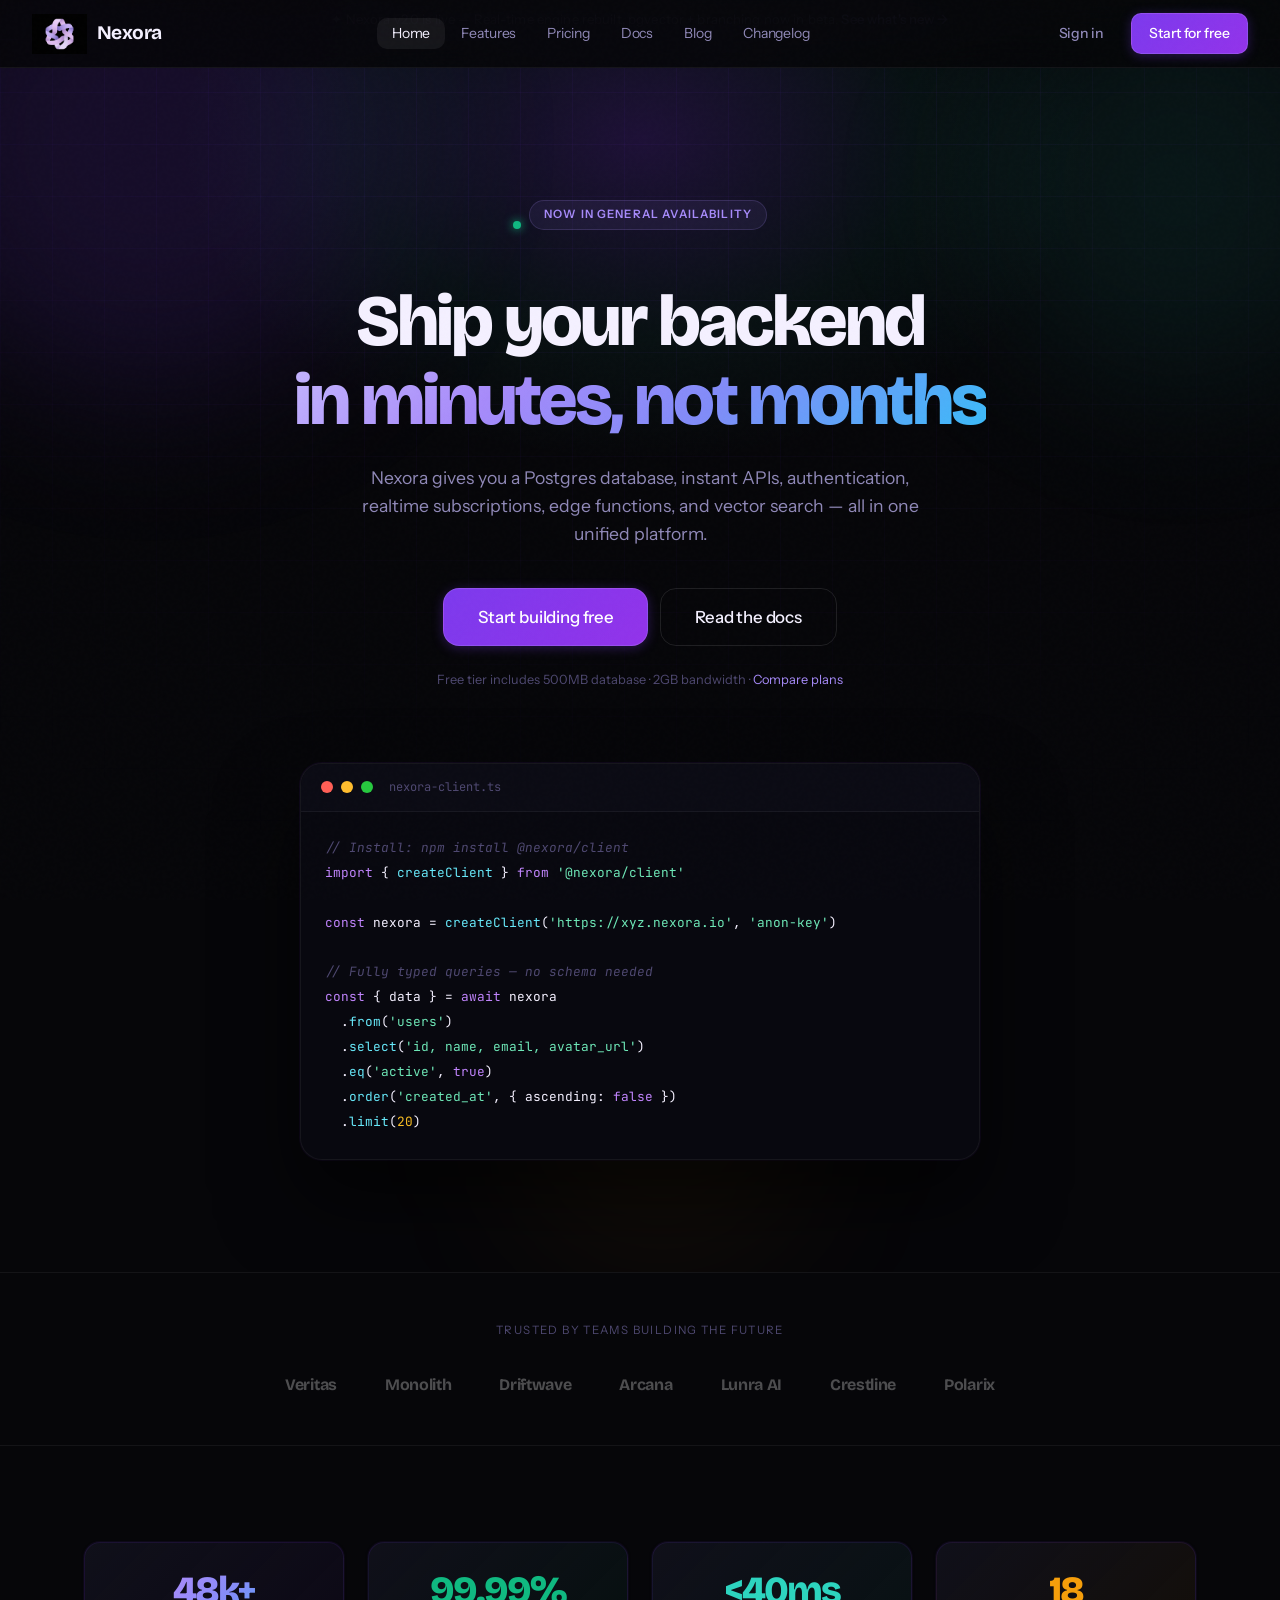
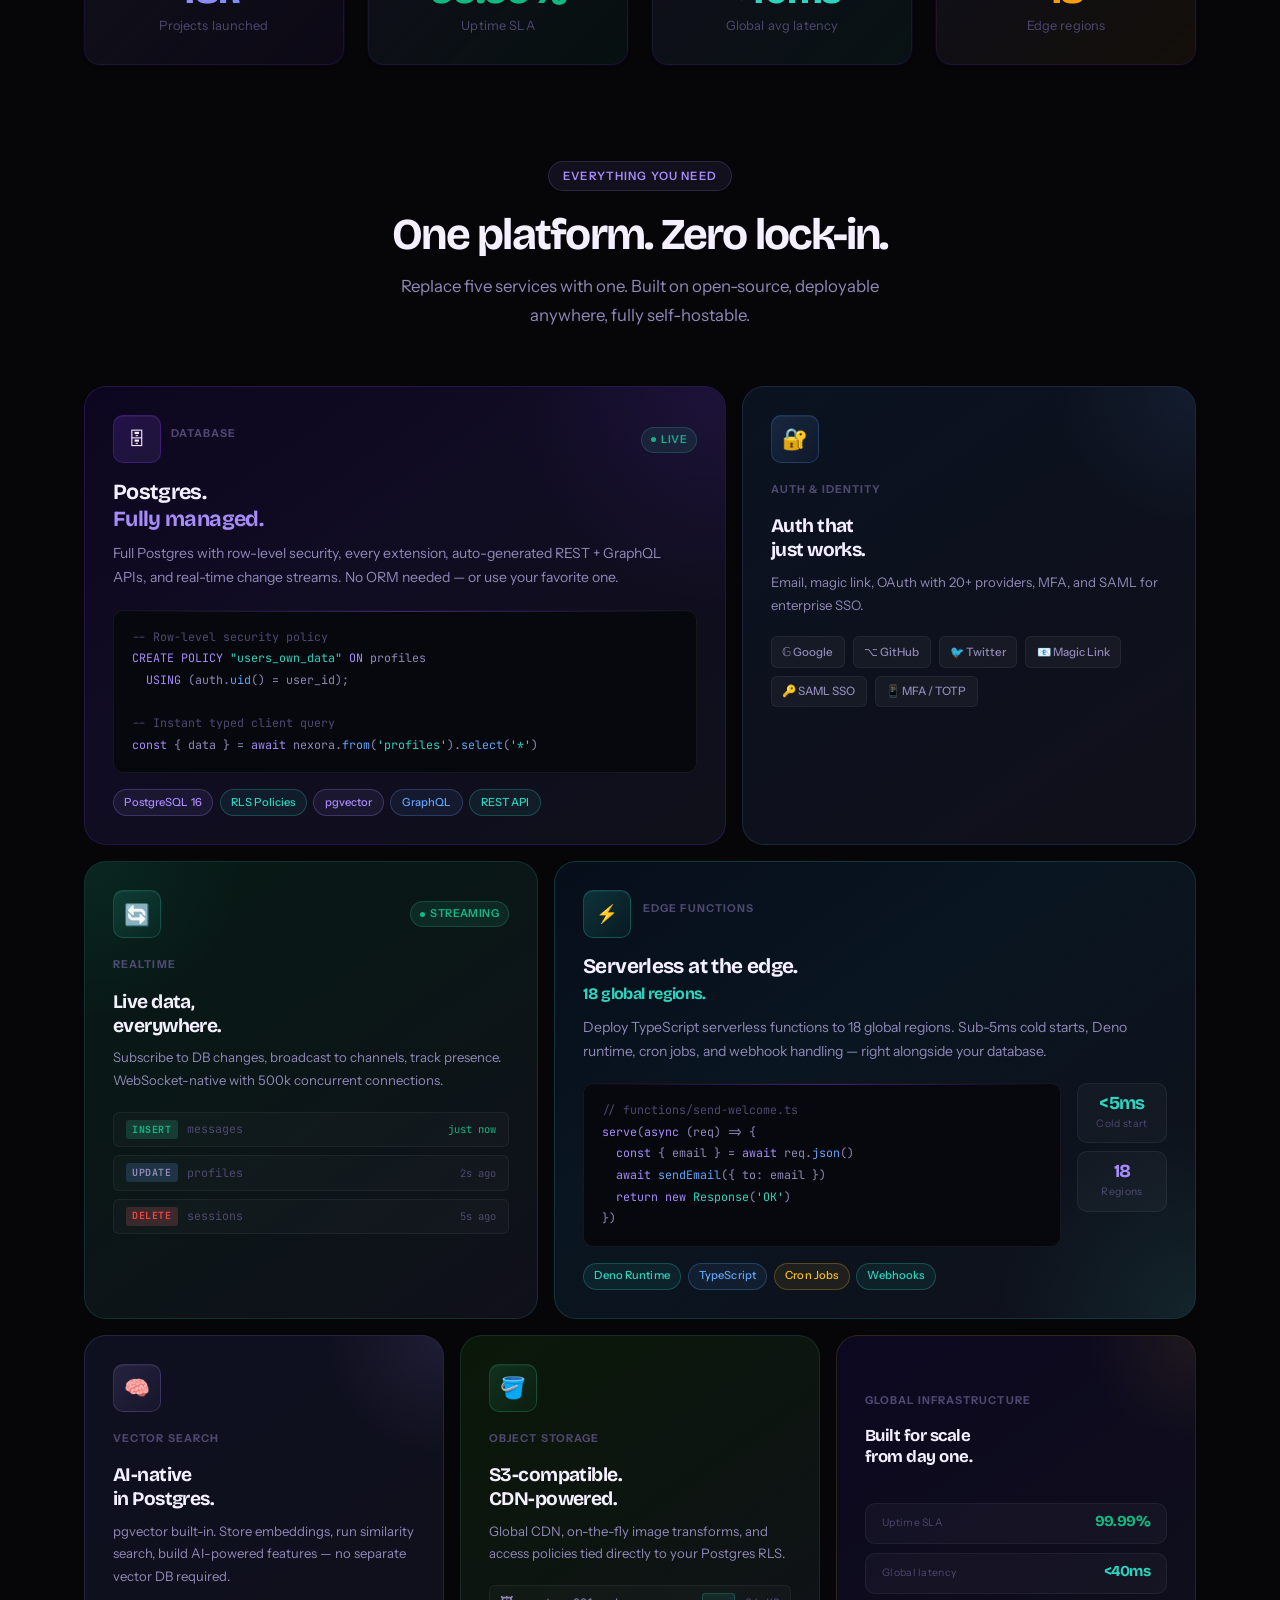
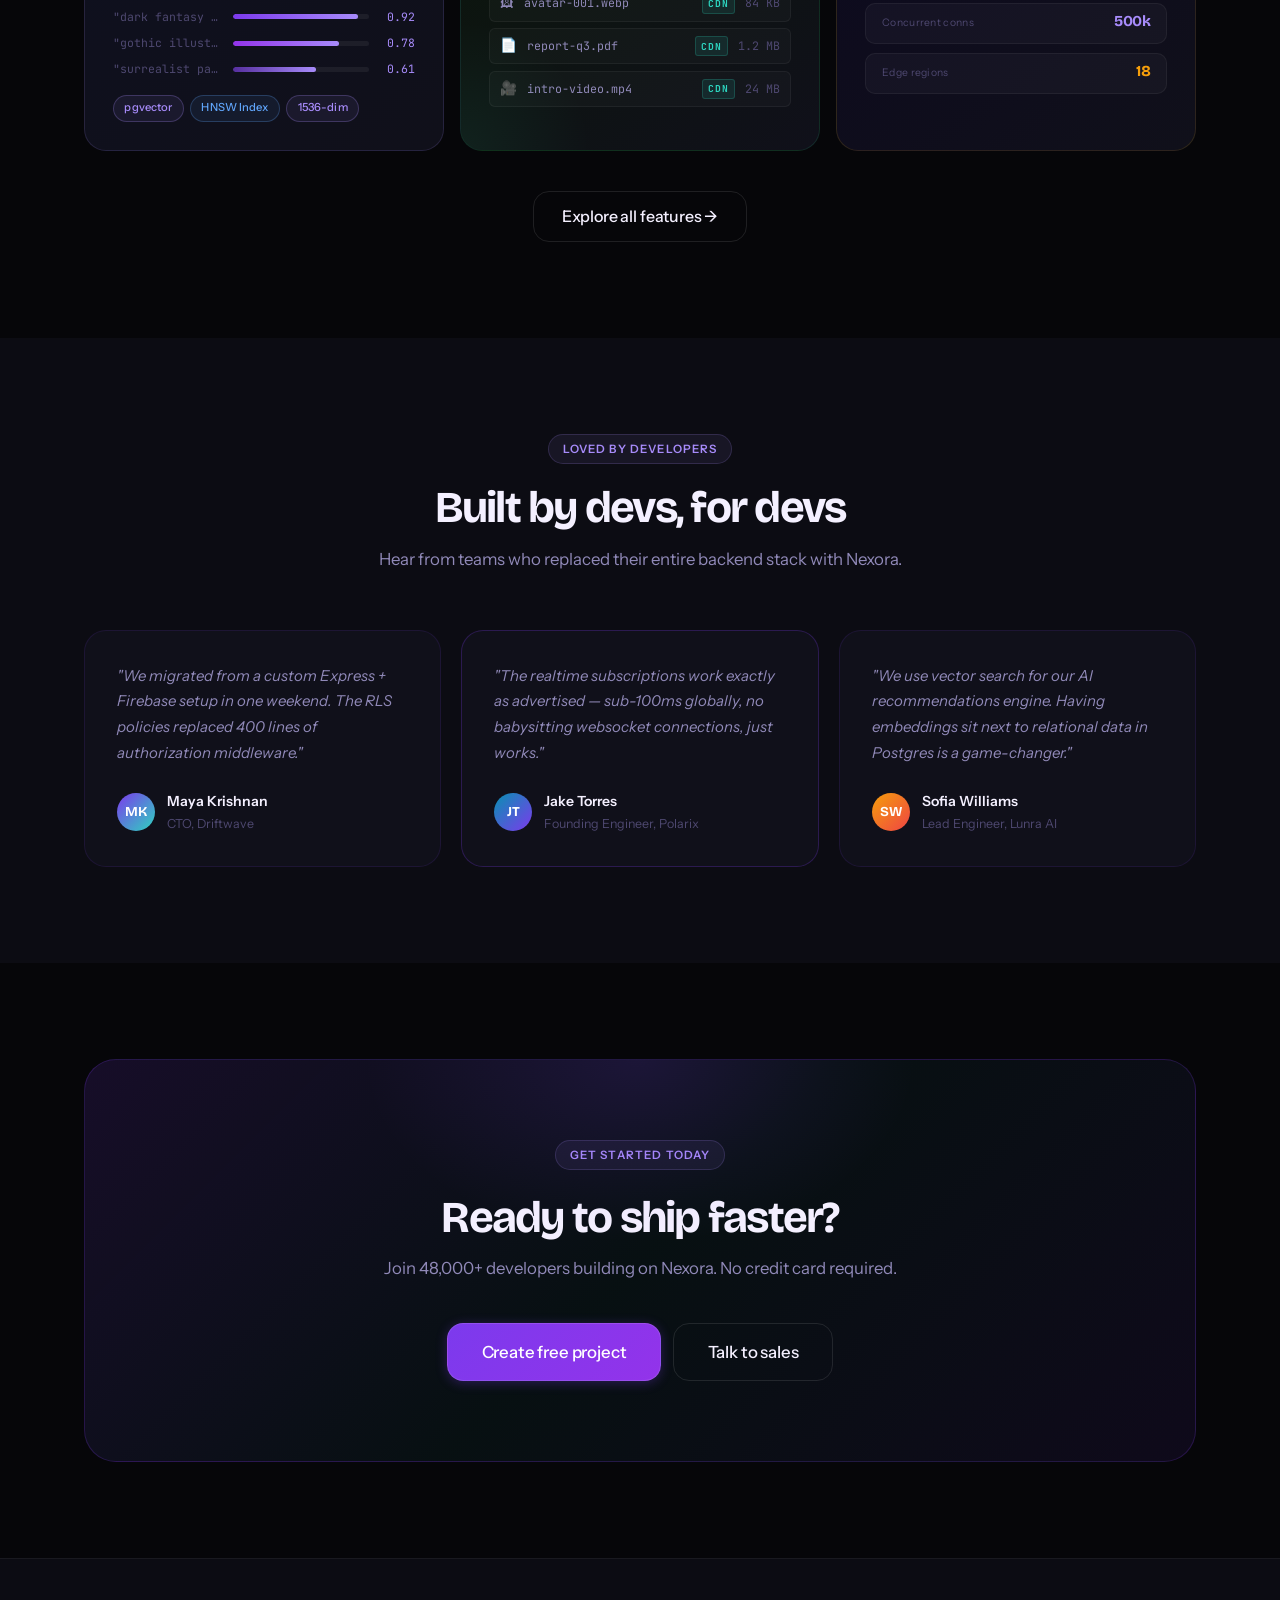
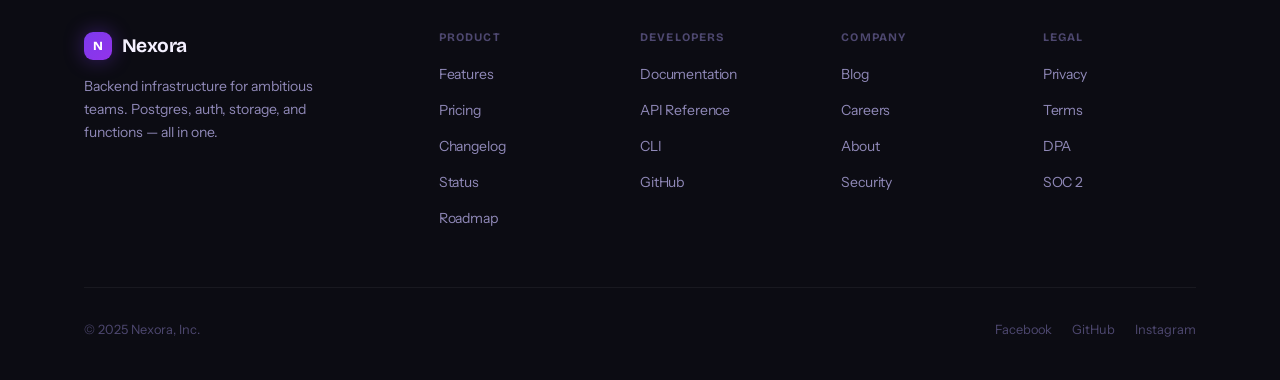
==== commit da68ad24: "update: social media" ====
--- a/index.html
+++ b/index.html
@@ -1736,7 +1736,7 @@
           <span>© 2025 Nexora, Inc.</span>
           <div style="display: flex; gap: 1.25rem">
             <a
-              href="#"
+              href="https://www.facebook.com/kirana.n.yaupane.2025"
               style="
                 color: var(--text-muted);
                 text-decoration: none;
@@ -1744,10 +1744,10 @@
               "
               onmouseover="this.style.color = 'var(--text-primary)'"
               onmouseout="this.style.color = 'var(--text-muted)'"
-              >X (Twitter)</a
+              >Facebook</a
             >
             <a
-              href="#"
+              href="https://github.com/kiran33231/"
               style="
                 color: var(--text-muted);
                 text-decoration: none;
@@ -1758,7 +1758,7 @@
               >GitHub</a
             >
             <a
-              href="#"
+              href="https://www.instagram.com/vidhayak.exe/"
               style="
                 color: var(--text-muted);
                 text-decoration: none;
@@ -1766,7 +1766,7 @@
               "
               onmouseover="this.style.color = 'var(--text-primary)'"
               onmouseout="this.style.color = 'var(--text-muted)'"
-              >Discord</a
+              >Instagram</a
             >
           </div>
         </div>
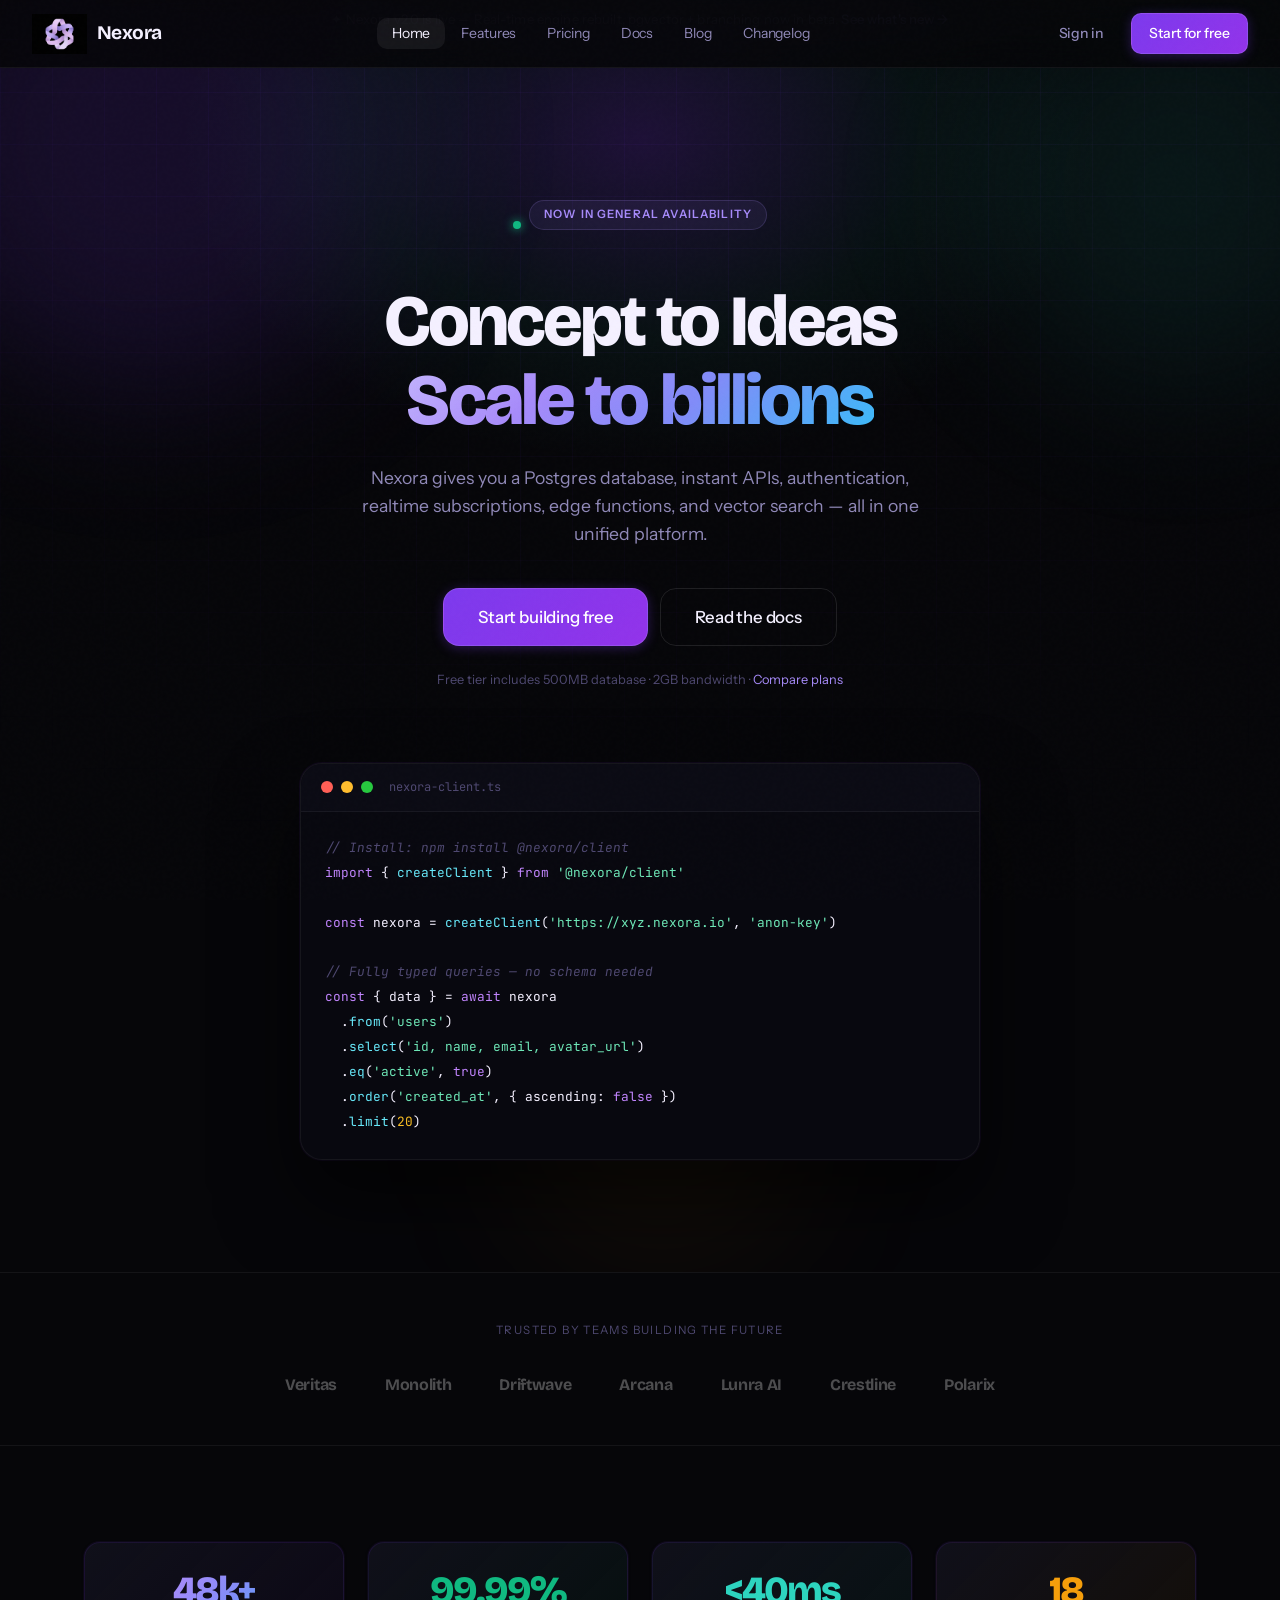
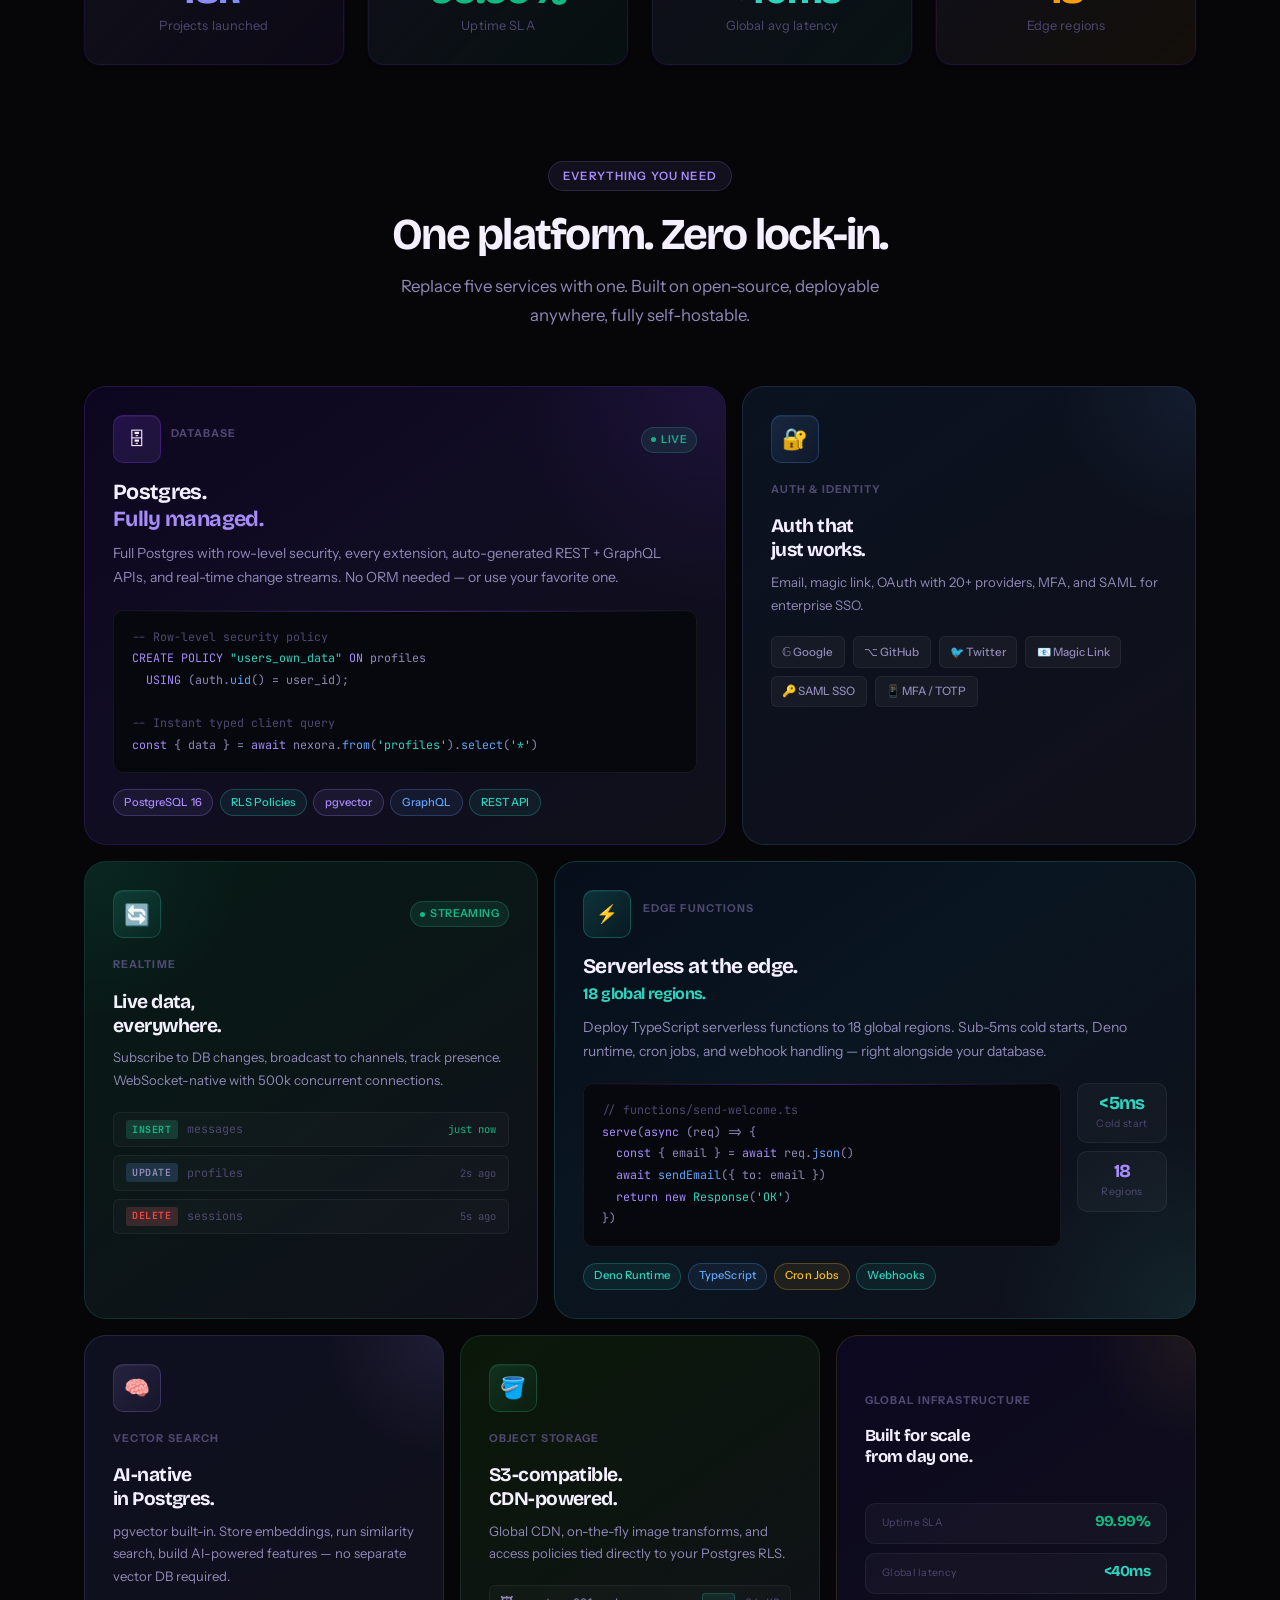
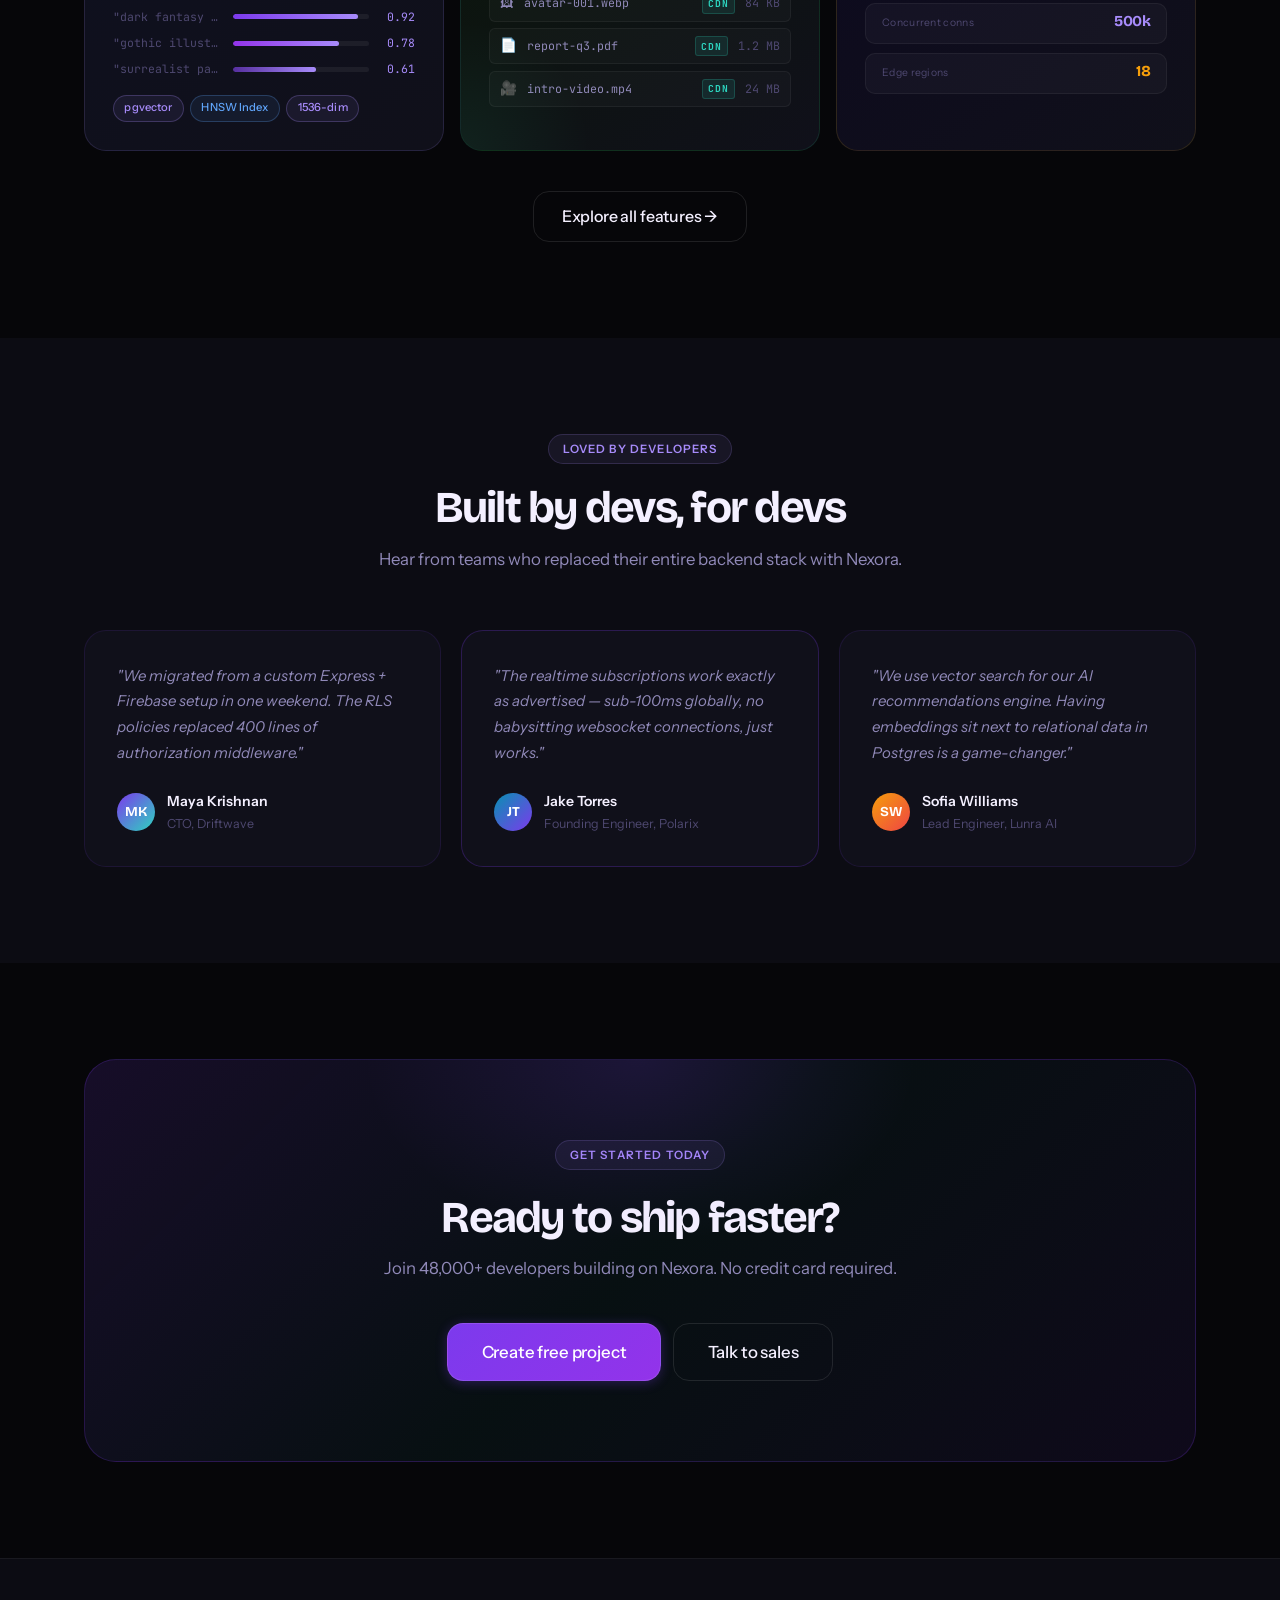
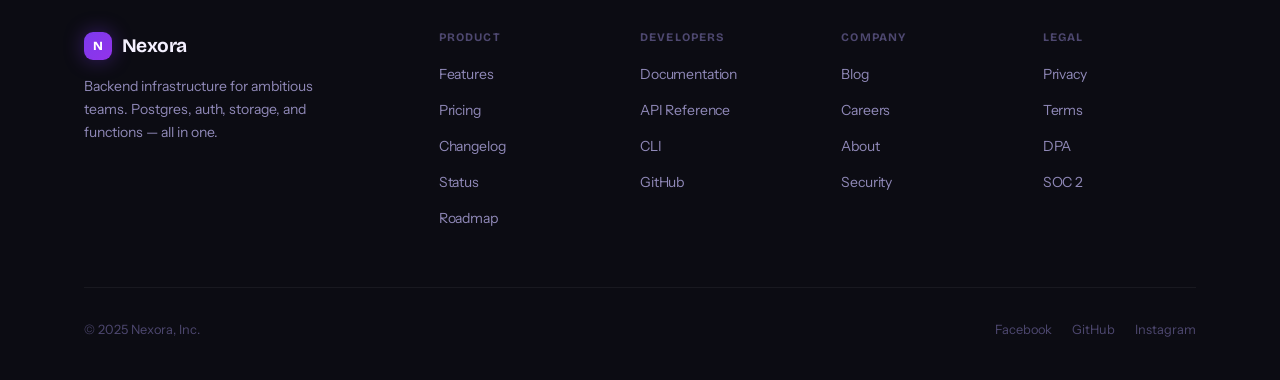
==== commit 6ac240f3: "update: slogan" ====
--- a/index.html
+++ b/index.html
@@ -5,6 +5,7 @@
     <meta name="viewport" content="width=device-width, initial-scale=1.0" />
     <title>Nexora — Backend as a Service</title>
     <link rel="stylesheet" href="style.css" />
+    <link rel="icon" type="logo" href="logo.png" />
     <style>
       .hero {
         position: relative;
@@ -699,8 +700,8 @@
         </div>
         <div class="hero-headline animate-fade-up animate-delay-1">
           <h1 class="display-title">
-            Ship your backend<br />
-            <span class="gradient-text">in minutes, not months</span>
+            Concept to Ideas<br />
+            <span class="gradient-text">Scale to billions</span>
           </h1>
         </div>
         <p class="hero-desc animate-fade-up animate-delay-2">
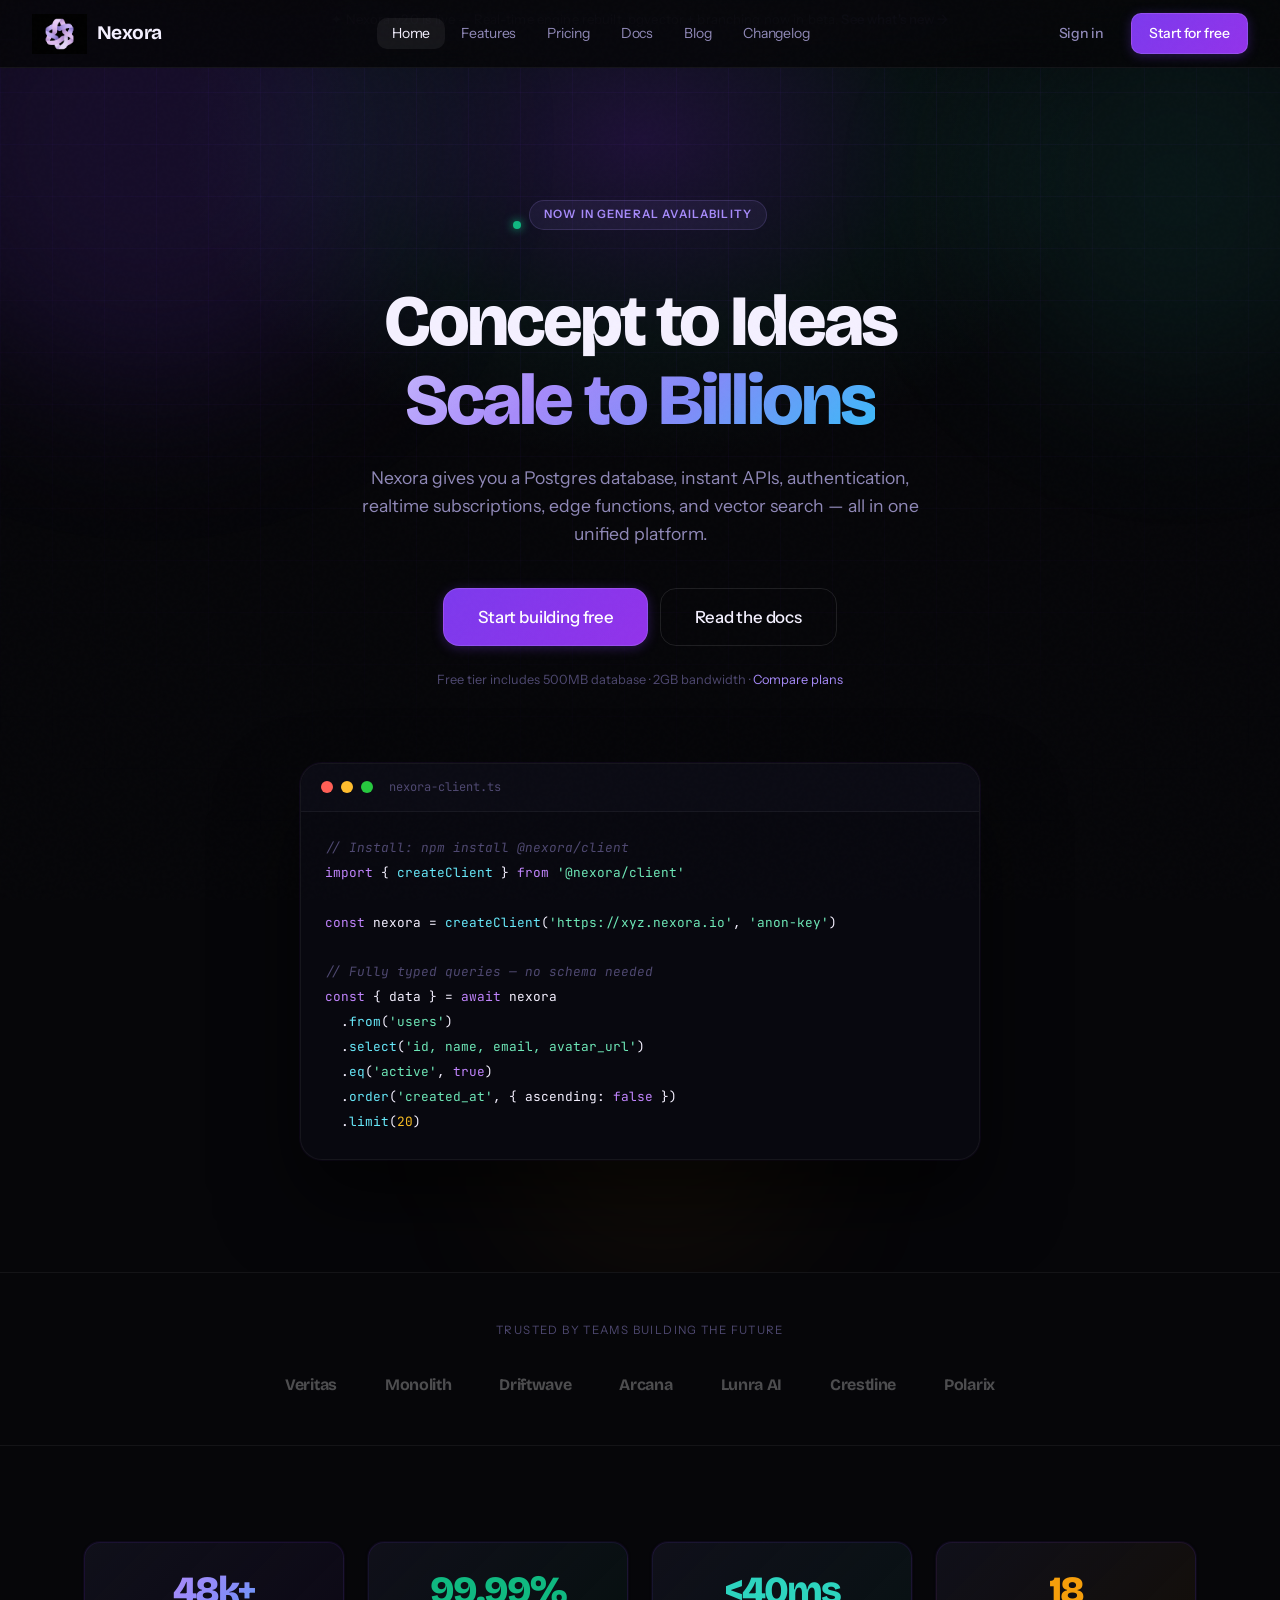
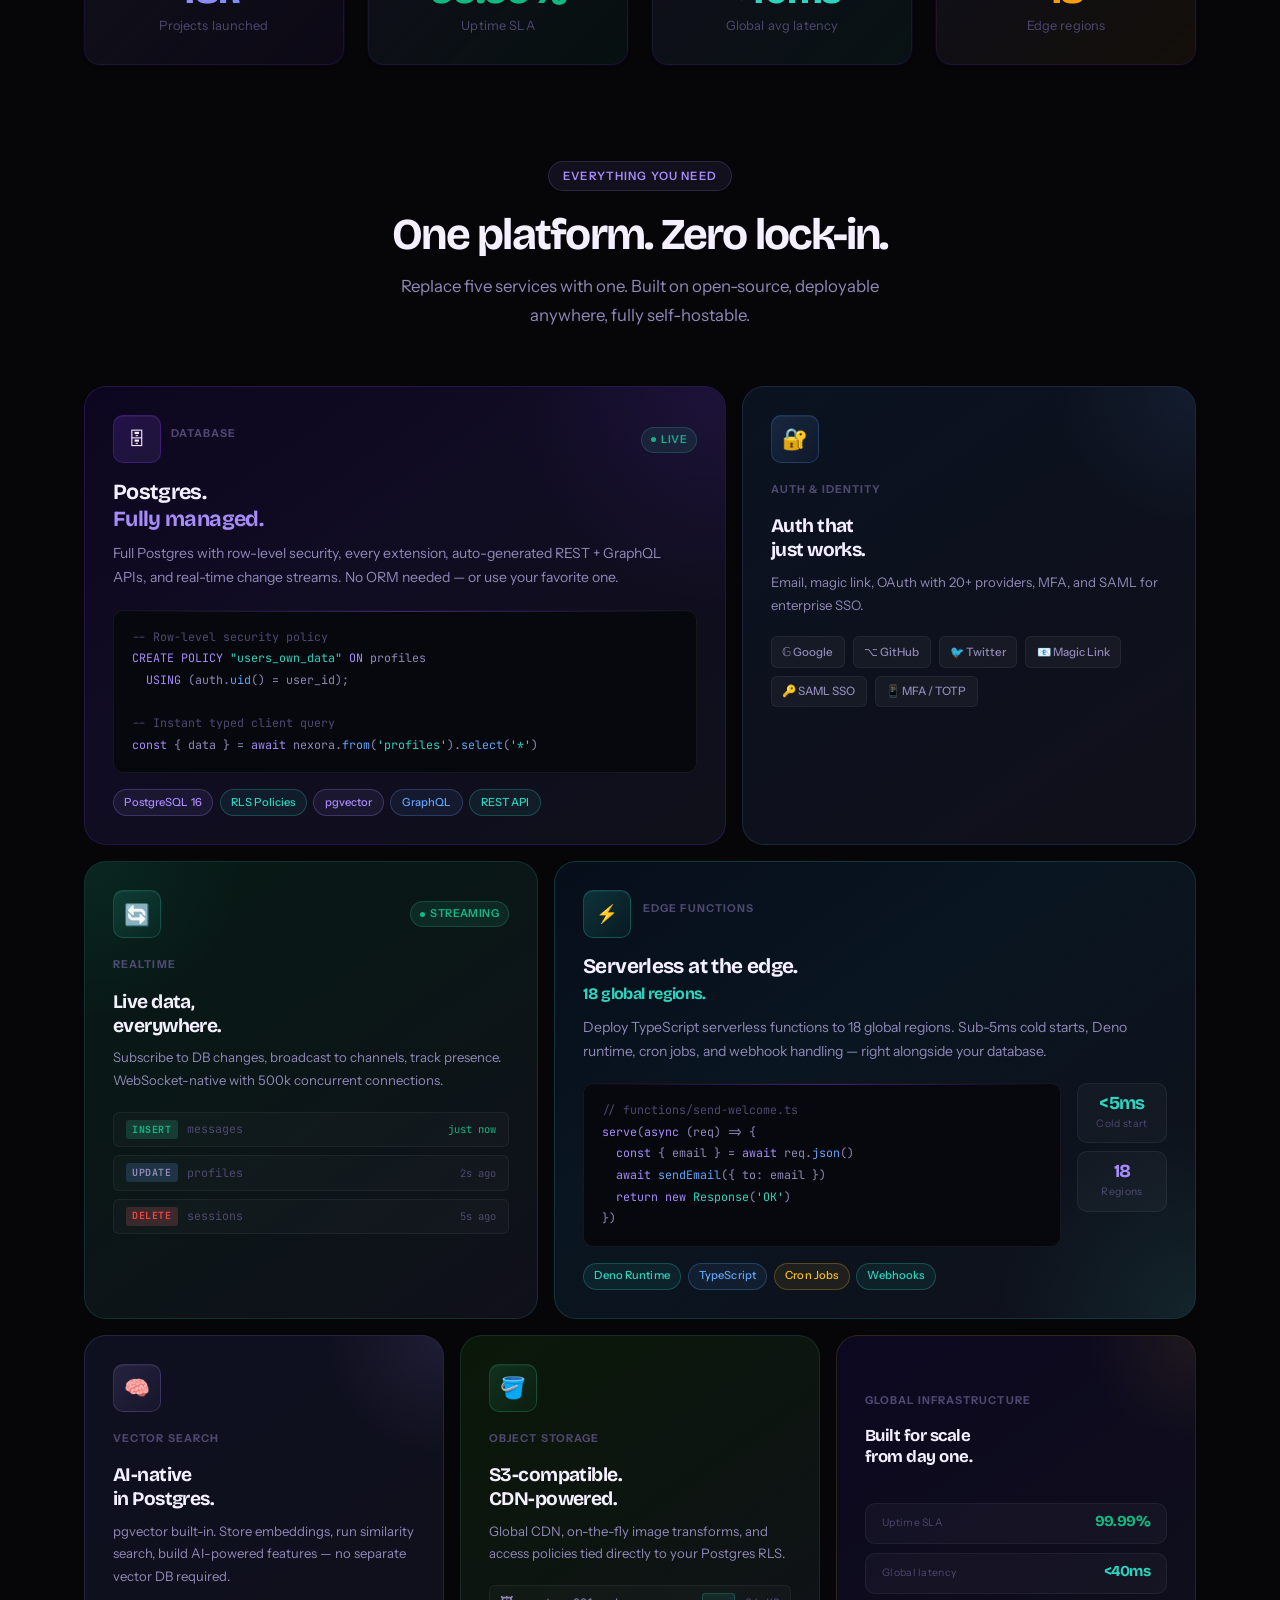
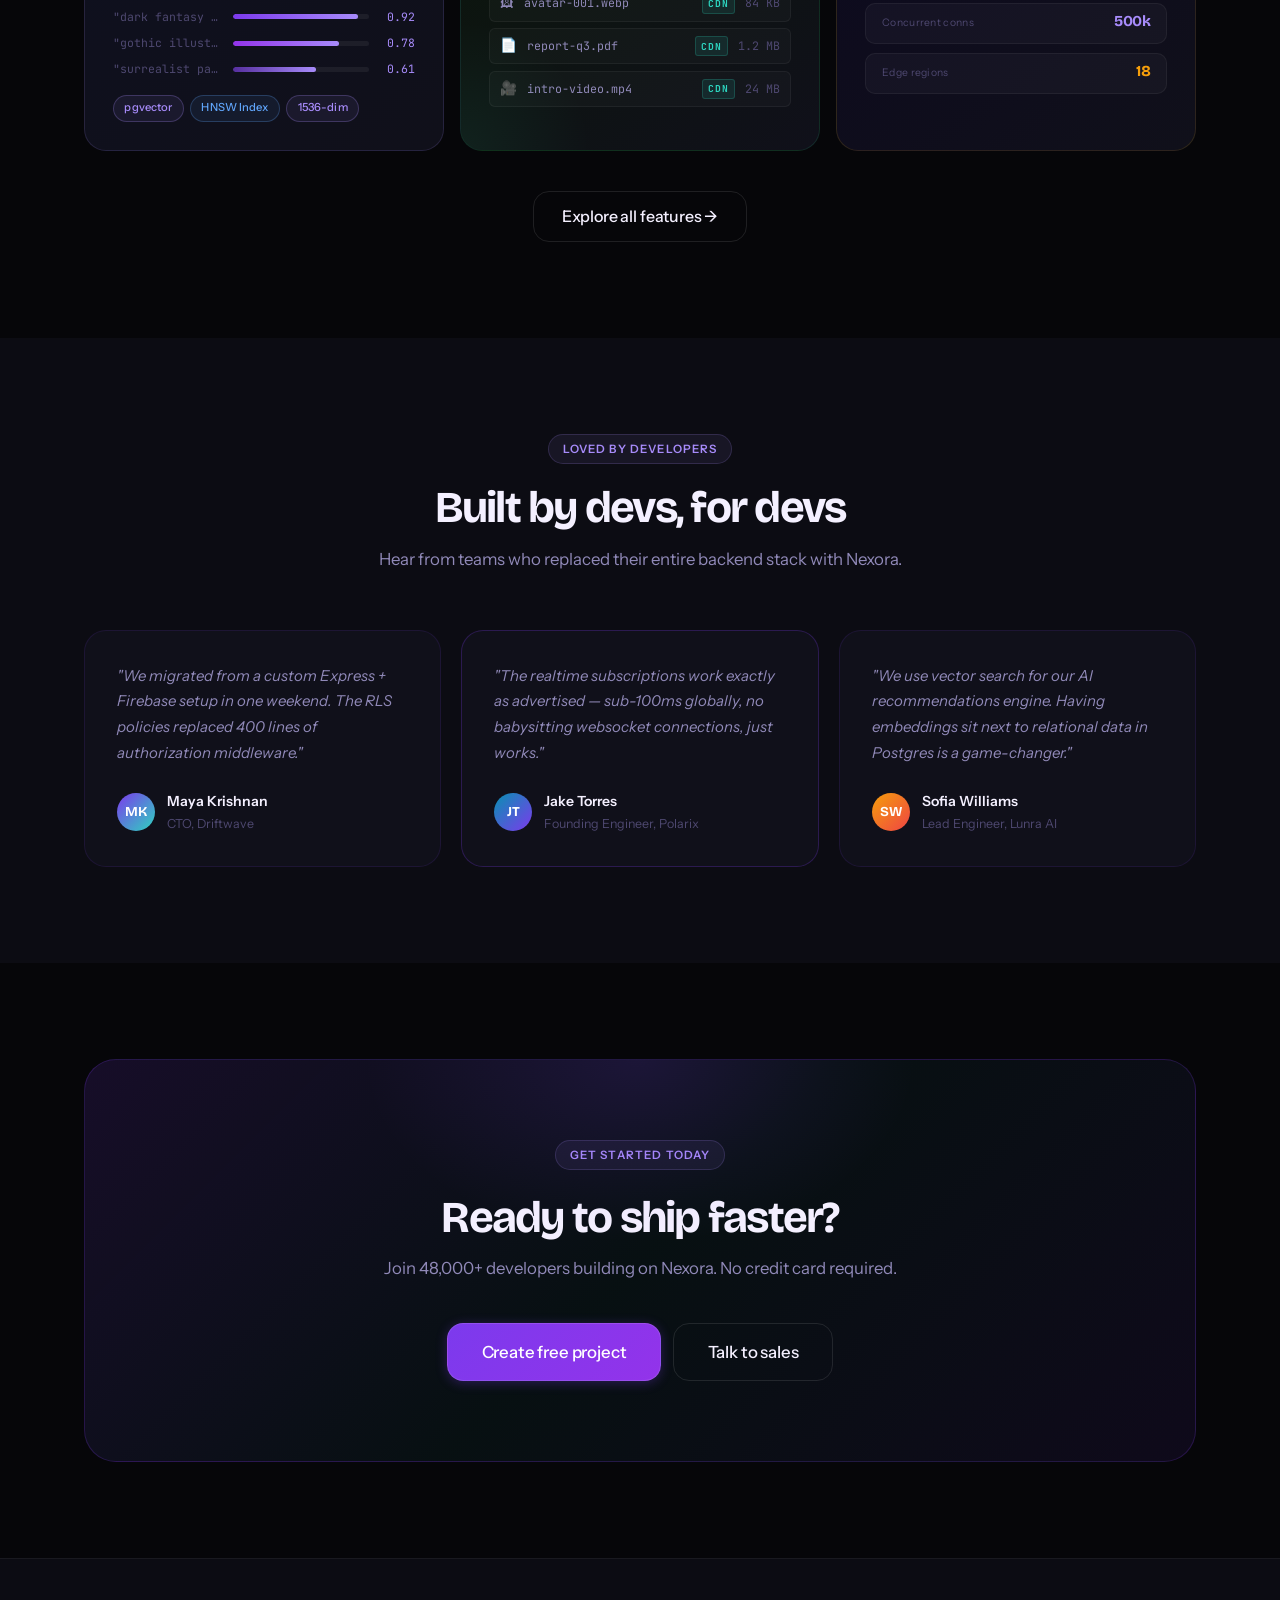
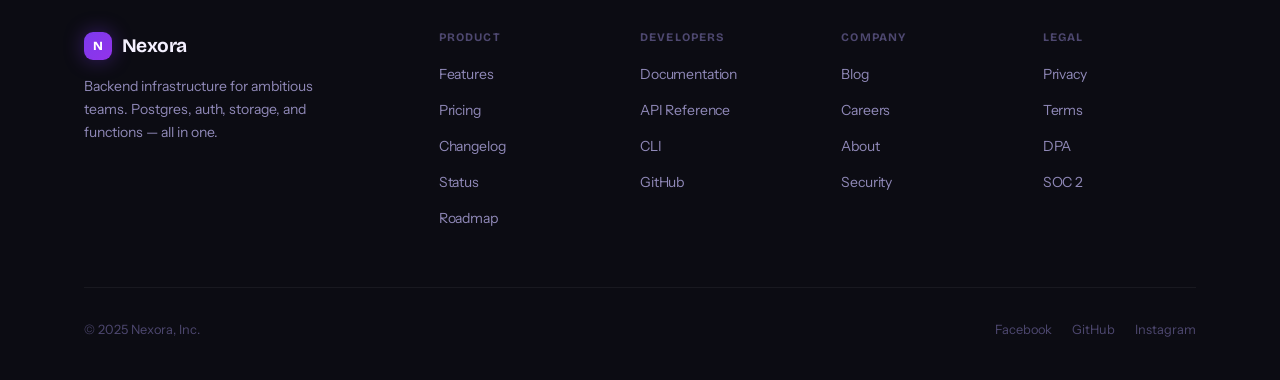
==== commit 835dc490: "update : 2" ====
--- a/index.html
+++ b/index.html
@@ -701,7 +701,7 @@
         <div class="hero-headline animate-fade-up animate-delay-1">
           <h1 class="display-title">
             Concept to Ideas<br />
-            <span class="gradient-text">Scale to billions</span>
+            <span class="gradient-text">Scale to Billions</span>
           </h1>
         </div>
         <p class="hero-desc animate-fade-up animate-delay-2">
